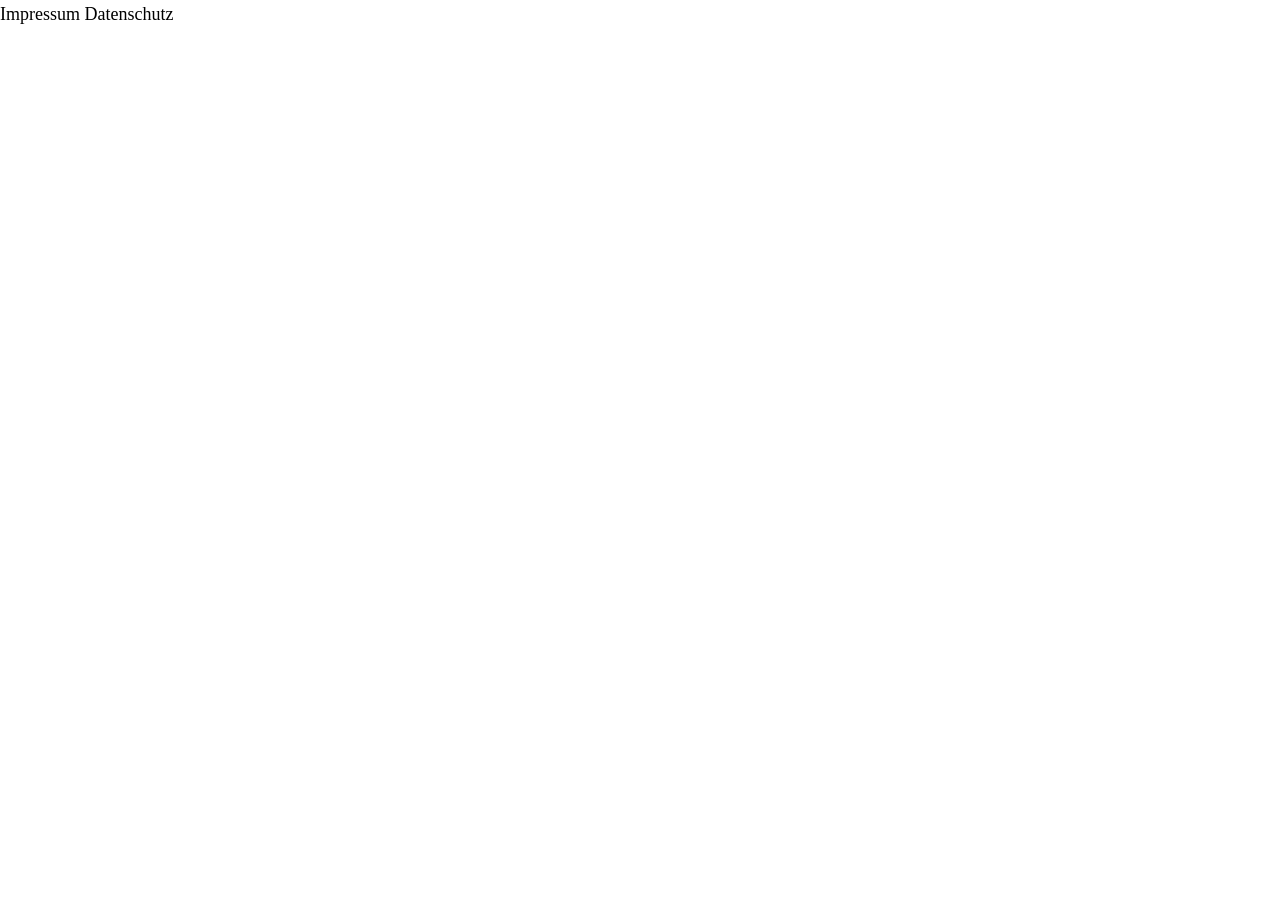
==== index.html @ ecc53b06 "Initial commit" ====
<!DOCTYPE html>
<html lang="de">
<head>
  <meta charset="UTF-8">
  <meta name="viewport" content="width=device-width, initial-scale=1.0">

  <!-- Meta: bei jeder Demo aus der Demo-Spec füllen -->
  <title><!-- Kunde | Kernleistung --></title>
  <meta name="description" content="<!-- 1 Satz, aus website-copy -->">

  <!-- Styles -->
  <link rel="stylesheet" href="css/tokens.css">
  <link rel="stylesheet" href="css/base.css">
  <link rel="stylesheet" href="css/styles.css">
</head>
<body>

  <header>
    <!-- Logo (freigestellt, aus Phase 1) + Navigation -->
  </header>

  <main>
    <!-- Sektionen entstehen je Demo aus der Struktur (Phase 2).
         KEINE feste Sektions-Vorgabe hier – Layout ist projektspezifisch. -->
  </main>

  <footer>
    <!-- Footer-Inhalt je Demo. Pflicht: Impressum & Datenschutz als Links
         mit Platzhalter-Inhalt. -->
    <nav aria-label="Rechtliches">
      <a href="#impressum">Impressum</a>
      <a href="#datenschutz">Datenschutz</a>
    </nav>
    <!-- Hinweis-Platzhalter für die Rechtsseiten:
         "Wird im Rahmen der Zusammenarbeit eingerichtet." -->
  </footer>

  <!-- Animations-Libraries: nur einbinden, was die Demo wirklich nutzt.
       Snippets & Logik in docs/LIBRARIES.md und Skill motion-toolkit. -->
  <!--
  <script src="https://cdnjs.cloudflare.com/ajax/libs/gsap/3.13.0/gsap.min.js"></script>
  <script src="https://cdnjs.cloudflare.com/ajax/libs/gsap/3.13.0/ScrollTrigger.min.js"></script>
  <script src="https://cdn.jsdelivr.net/npm/lenis@1/dist/lenis.min.js"></script>
  <script src="https://cdn.jsdelivr.net/npm/animejs@4/lib/anime.iife.min.js"></script>
  -->
  <script src="js/main.js"></script>
</body>
</html>
---- css/tokens.css ----
/* tokens.css – Design-Tokens
   STRUKTUR ist fix, WERTE werden je Demo aus der Kunden-CI (Phase 1) gesetzt.
   Kein Einheitsdesign: Farben, Schriften, Radien immer projektspezifisch. */

:root {
  /* Farben – aus Kunden-CI setzen. oklch bevorzugen (harmonische Paletten). */
  --color-bg: /* aus CI */;
  --color-surface: /* aus CI */;
  --color-text: /* aus CI */;
  --color-primary: /* aus CI */;
  --color-accent: /* aus CI */;

  /* Typografie – Schriften je Demo wählen (zur Marke passend) */
  --font-display: /* Display-Schrift */;
  --font-body: /* Fließtext-Schrift */;

  /* Schriftgrößen – fluid via clamp, Werte je Demo justierbar */
  --step-0: clamp(1rem, 0.95rem + 0.25vw, 1.125rem);
  --step-1: clamp(1.2rem, 1.1rem + 0.5vw, 1.5rem);
  --step-2: clamp(1.5rem, 1.3rem + 1vw, 2.25rem);
  --step-3: clamp(2rem, 1.6rem + 2vw, 3.5rem);

  /* Abstände – Skala fix, Nutzung je Layout */
  --space-xs: 0.5rem;
  --space-s: 1rem;
  --space-m: 2rem;
  --space-l: 4rem;
  --space-xl: 8rem;

  /* Sonstiges */
  --radius: /* je Demo */;
  --maxw: 1200px;
}
---- css/base.css ----
/* base.css – Reset & Grundlagen. Fix (technisches Skelett), nicht pro Demo ändern. */

*, *::before, *::after { box-sizing: border-box; margin: 0; padding: 0; }

html { -webkit-text-size-adjust: 100%; }

body {
  font-family: var(--font-body);
  font-size: var(--step-0);
  line-height: 1.6;
  color: var(--color-text);
  background: var(--color-bg);
  -webkit-font-smoothing: antialiased;
}

h1, h2, h3 { font-family: var(--font-display); line-height: 1.1; }

img, picture, video, svg { max-width: 100%; height: auto; display: block; }

a { color: inherit; text-decoration: none; }

button, input, textarea, select { font: inherit; }

/* Barrierefreiheit: Bewegung reduzieren, wenn im System gewünscht. Pflicht. */
@media (prefers-reduced-motion: reduce) {
  *, *::before, *::after {
    animation-duration: 0.01ms !important;
    animation-iteration-count: 1 !important;
    transition-duration: 0.01ms !important;
    scroll-behavior: auto !important;
  }
}
---- css/styles.css ----
/* styles.css – Layout & Komponenten.
   Entsteht je Demo. Hier KEINE Vorfestlegung des Aussehens.
   Nutzt Tokens aus tokens.css. Anti-Slop beachten (siehe CLAUDE.md):
   keine gleichförmigen Kachelraster, echte Hierarchie, bewusste Typografie. */

/* Beispiel-Container (anpassbar) */
.container {
  width: min(100% - 2 * var(--space-s), var(--maxw));
  margin-inline: auto;
}
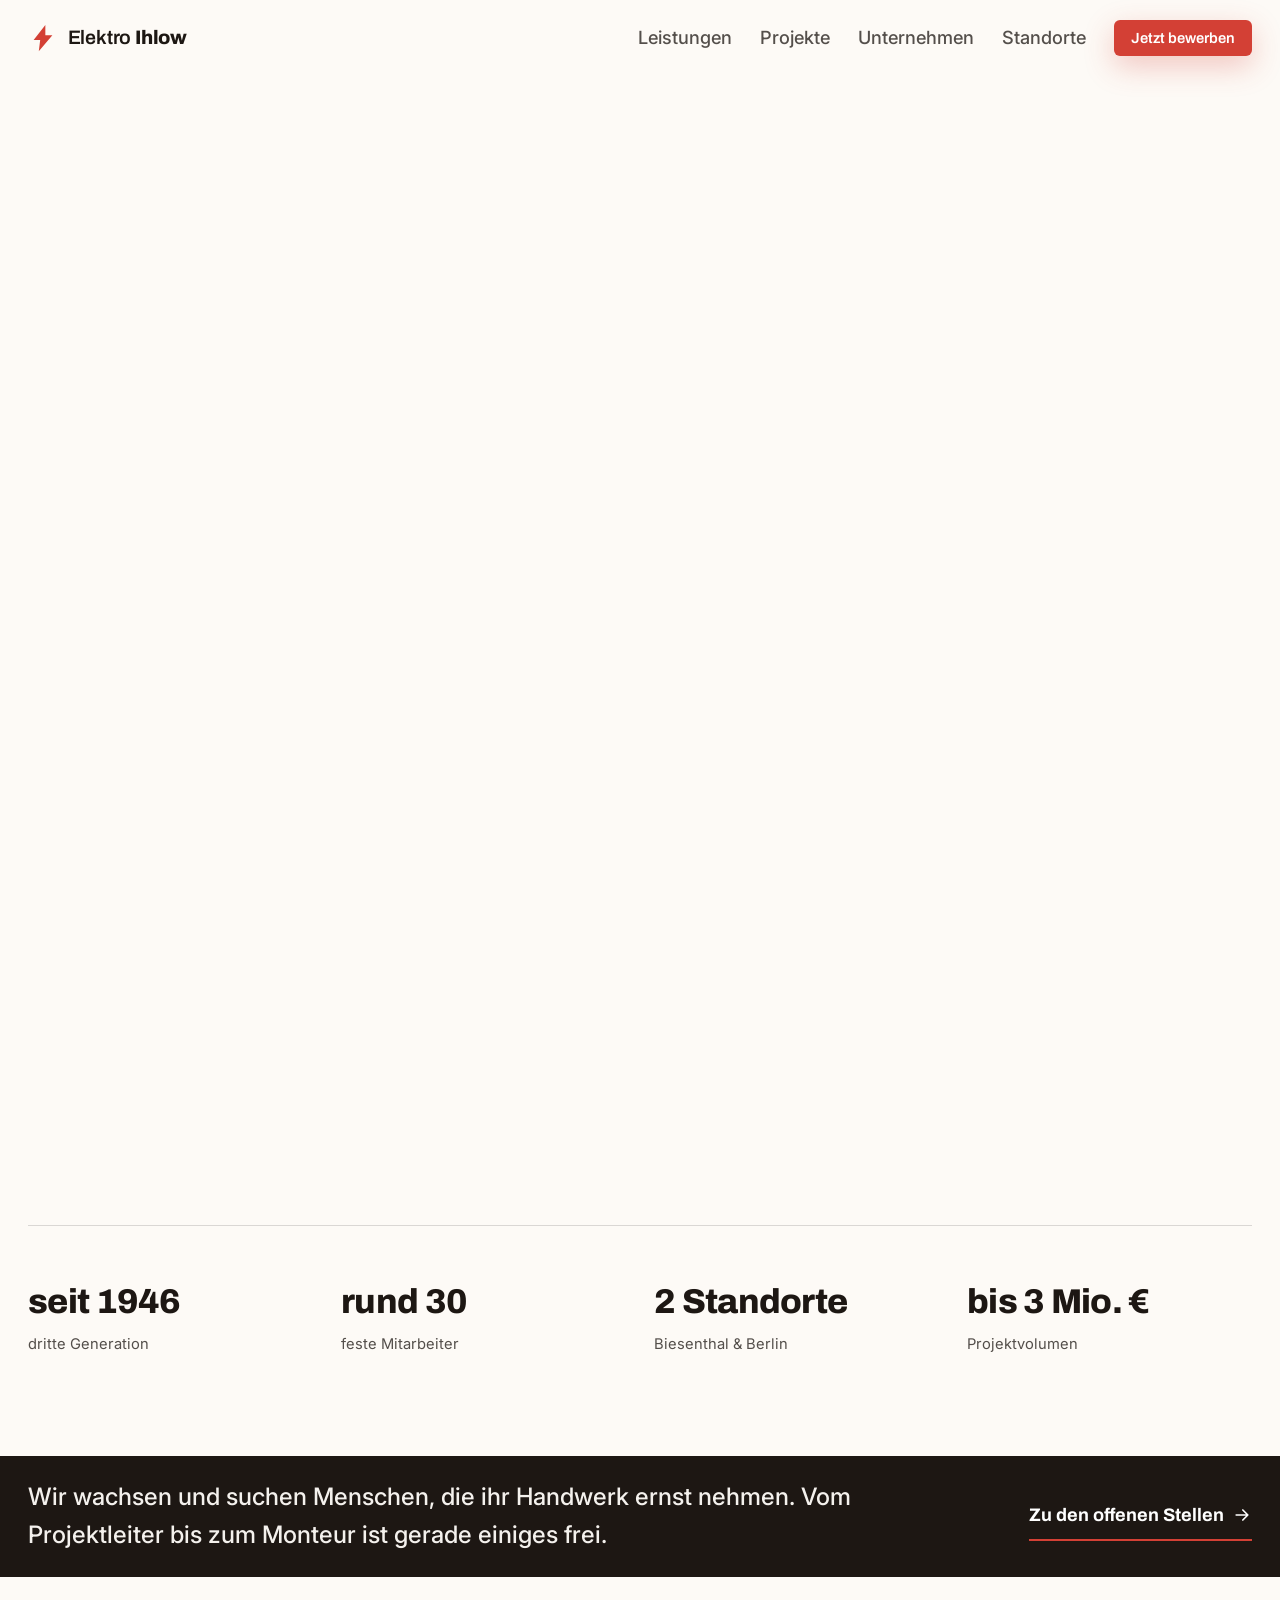
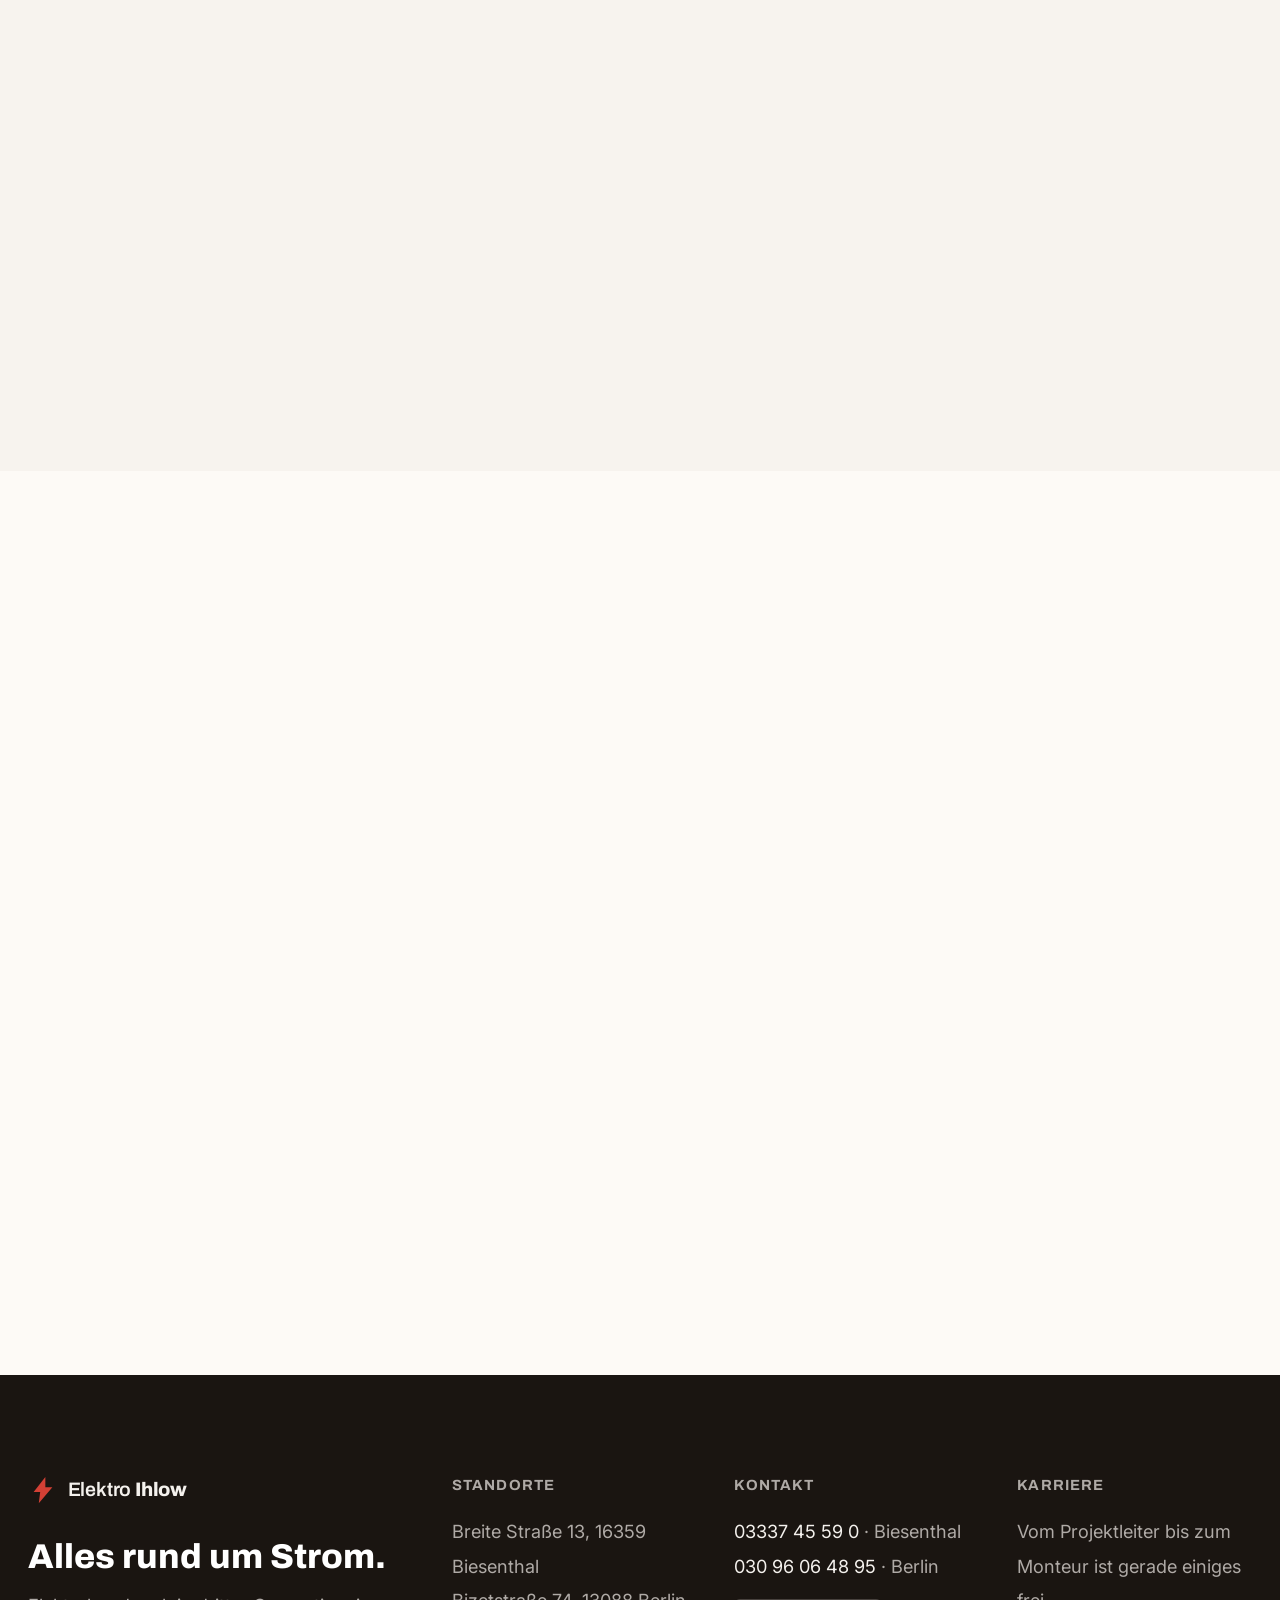
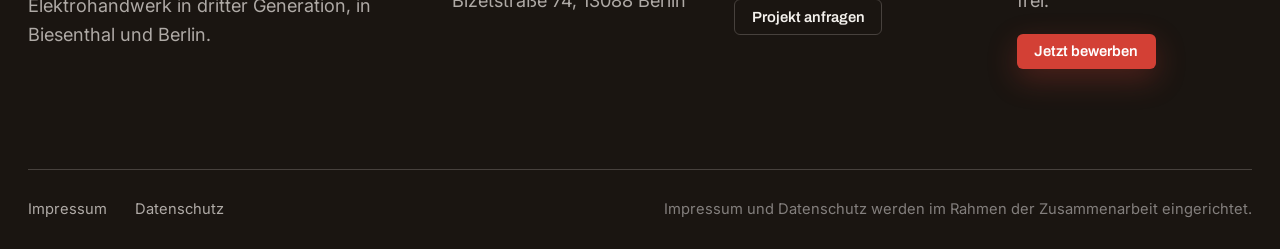
==== commit c690ae87: "Phase 4: Demo-Website bauen (Startseite + Karriere-Seite) - index.html (Sie) und karriere.html (Du) " ====
--- a/index.html
+++ b/index.html
@@ -4,45 +4,428 @@
   <meta charset="UTF-8">
   <meta name="viewport" content="width=device-width, initial-scale=1.0">
 
-  <!-- Meta: bei jeder Demo aus der Demo-Spec füllen -->
-  <title><!-- Kunde | Kernleistung --></title>
-  <meta name="description" content="<!-- 1 Satz, aus website-copy -->">
-
-  <!-- Styles -->
+  <title>Elektro Ihlow GmbH | Elektrotechnik in Biesenthal &amp; Berlin</title>
+  <meta name="description" content="Komplette Elektroinstallation aus einer Hand, seit 1946. Familienbetrieb in dritter Generation, zwei Standorte in Biesenthal und Berlin. Projekt anfragen oder bewerben.">
+
+  <link rel="preconnect" href="https://fonts.googleapis.com">
+  <link rel="preconnect" href="https://fonts.gstatic.com" crossorigin>
+  <link href="https://fonts.googleapis.com/css2?family=Archivo:wght@500;600;700;800&family=Inter:wght@400;500;600&display=swap" rel="stylesheet">
+
   <link rel="stylesheet" href="css/tokens.css">
   <link rel="stylesheet" href="css/base.css">
   <link rel="stylesheet" href="css/styles.css">
 </head>
 <body>
 
-  <header>
-    <!-- Logo (freigestellt, aus Phase 1) + Navigation -->
+  <a class="skip-link" href="#hauptinhalt">Zum Inhalt springen</a>
+
+  <header class="site-header" data-header>
+    <div class="site-header__inner container">
+      <a class="brand" href="index.html" aria-label="Elektro Ihlow, Startseite">
+        <svg class="brand__mark" viewBox="0 0 32 32" aria-hidden="true" focusable="false">
+          <path d="M18.5 2 6 18h7l-1.5 12L26 13h-7.5z" fill="currentColor"/>
+        </svg>
+        <span class="brand__text">Elektro <strong>Ihlow</strong></span>
+      </a>
+
+      <nav class="nav" aria-label="Hauptnavigation">
+        <button class="nav__toggle" aria-expanded="false" aria-controls="nav-menu" data-nav-toggle>
+          <span class="nav__toggle-bar"></span><span class="sr-only">Menü</span>
+        </button>
+        <ul class="nav__menu" id="nav-menu" data-nav-menu>
+          <li><a href="#leistungen">Leistungen</a></li>
+          <li><a href="#projekte">Projekte</a></li>
+          <li><a href="#unternehmen">Unternehmen</a></li>
+          <li><a href="#standorte">Standorte</a></li>
+          <li class="nav__cta"><a class="btn btn--primary btn--sm" href="karriere.html">Jetzt bewerben</a></li>
+        </ul>
+      </nav>
+    </div>
   </header>
 
-  <main>
-    <!-- Sektionen entstehen je Demo aus der Struktur (Phase 2).
-         KEINE feste Sektions-Vorgabe hier – Layout ist projektspezifisch. -->
+  <main id="hauptinhalt">
+
+    <!-- 1. HERO -->
+    <section class="hero">
+      <div class="hero__inner container">
+        <div class="hero__text">
+          <p class="eyebrow" data-reveal><span class="eyebrow__dot"></span>Elektrohandwerk seit 1946</p>
+          <h1 class="hero__title" data-reveal>
+            Seit 1946 kümmern wir uns um <span class="mark-red">alles rund um Strom</span>.
+            Jetzt suchen wir die nächste Generation.
+          </h1>
+          <p class="hero__lead" data-reveal>
+            Drei Generationen Elektrohandwerk in Biesenthal und Berlin, rund 30 Kolleginnen
+            und Kollegen und Projekte von der einzelnen Wohnung bis zur ganzen Siedlung.
+            Wir haben mehr Arbeit als Hände. Deshalb suchen wir Verstärkung, und für Ihr
+            Bauvorhaben nehmen wir uns trotzdem Zeit.
+          </p>
+          <div class="hero__actions" data-reveal>
+            <div class="hero__cta-group">
+              <a class="btn btn--primary btn--lg" href="karriere.html">Jetzt bewerben</a>
+              <span class="hero__microcopy">In 2 Minuten, ohne Anschreiben</span>
+            </div>
+            <button class="btn btn--ghost btn--lg" data-open-modal="projekt">Projekt anfragen</button>
+          </div>
+        </div>
+
+        <div class="hero__media" data-reveal>
+          <img src="https://d8j0ntlcm91z4.cloudfront.net/user_3064uXRqZDhsfEEjgzVarJDAKP6/hf_20260721_122224_9fc01fc7-9d7e-49d1-97d2-c1e8ae3f1124_min.webp" width="900" height="1200"
+               alt="Elektromonteur von Elektro Ihlow bei der Installation eines Verteilerschranks auf einer Baustelle"
+               loading="eager">
+          <div class="hero__badge">
+            <span class="hero__badge-num">Meister&shy;betrieb</span>
+            <span class="hero__badge-label">Elektro-Innung</span>
+          </div>
+        </div>
+      </div>
+
+      <ul class="hero__stats container" aria-label="Kennzahlen">
+        <li><span class="stat__num" data-count="1946" data-suffix="">seit 1946</span><span class="stat__label">dritte Generation</span></li>
+        <li><span class="stat__num" data-count="30" data-prefix="rund ">rund 30</span><span class="stat__label">feste Mitarbeiter</span></li>
+        <li><span class="stat__num">2 Standorte</span><span class="stat__label">Biesenthal &amp; Berlin</span></li>
+        <li><span class="stat__num">bis 3 Mio. €</span><span class="stat__label">Projektvolumen</span></li>
+      </ul>
+    </section>
+
+    <!-- 2. RECRUITING-RIBBON -->
+    <aside class="ribbon">
+      <div class="ribbon__inner container">
+        <p class="ribbon__text">
+          Wir wachsen und suchen Menschen, die ihr Handwerk ernst nehmen.
+          Vom Projektleiter bis zum Monteur ist gerade einiges frei.
+        </p>
+        <a class="ribbon__link" href="karriere.html">
+          Zu den offenen Stellen
+          <svg viewBox="0 0 24 24" aria-hidden="true" width="20" height="20"><path d="M5 12h14M13 6l6 6-6 6" fill="none" stroke="currentColor" stroke-width="2" stroke-linecap="round" stroke-linejoin="round"/></svg>
+        </a>
+      </div>
+    </aside>
+
+    <!-- 3. AUFTRAGSLAGE & PROOF -->
+    <section class="proof">
+      <div class="proof__inner container">
+        <div class="proof__lead">
+          <h2 class="section-title" data-reveal>Voll ausgelastet, seit Jahren</h2>
+          <p data-reveal>
+            Unsere Auftragsbücher sind voll, und das nicht erst seit gestern. Für Sie
+            bedeutet das zweierlei. Sie bekommen einen Betrieb, dem private Bauherren,
+            Wohnungsverwaltungen und Ämter seit Langem vertrauen. Und Sie bekommen einen
+            Partner, der auch im nächsten und übernächsten Jahr noch da ist.
+          </p>
+          <p data-reveal>
+            Wir nehmen nicht jeden Auftrag an, den man uns anbietet. Was wir zusagen,
+            führen wir sauber zu Ende.
+          </p>
+        </div>
+        <dl class="proof__figures">
+          <div class="figure" data-reveal><dt>seit 1946</dt><dd>in Familienhand, dritte Generation</dd></div>
+          <div class="figure" data-reveal><dt>rund 30</dt><dd>feste Mitarbeiter an zwei Standorten</dd></div>
+          <div class="figure" data-reveal><dt>500 € bis 3 Mio. €</dt><dd>Projektvolumen, von klein bis Großbaustelle</dd></div>
+        </dl>
+      </div>
+    </section>
+
+    <!-- 4. LEISTUNGEN -->
+    <section class="services" id="leistungen">
+      <div class="container">
+        <header class="services__head">
+          <h2 class="section-title" data-reveal>Komplette Elektrotechnik, aus einer Hand</h2>
+          <p class="services__intro" data-reveal>
+            Wir planen und installieren die gesamte Elektrotechnik für Gebäude, von der
+            ersten Leitung im Rohbau bis zur eingemessenen und übergebenen Anlage. Einzelne
+            Rauchmelder oder eine neue Antenne sind nicht unser Geschäft. Sobald es um die
+            komplette Installation geht, um einen Neubau, eine Sanierung oder ein
+            Gewerbeobjekt, sind Sie bei uns richtig.
+          </p>
+        </header>
+
+        <div class="services__grid">
+          <article class="service service--lead" data-reveal>
+            <span class="service__index">Kernleistung</span>
+            <h3>Gesamt-Elektroinstallation</h3>
+            <p>
+              Der Kern unserer Arbeit. Wir übernehmen die komplette Elektrik eines Gebäudes:
+              Planung, Installation, Verteilung, Prüfung und Übergabe. Ob Wohnhaus,
+              Neubausiedlung oder gewerbliches Objekt, Sie haben einen Ansprechpartner von
+              der ersten Leitung bis zum Abnahmeprotokoll.
+            </p>
+            <button class="link-cta" data-open-modal="projekt">Projekt anfragen
+              <svg viewBox="0 0 24 24" aria-hidden="true" width="18" height="18"><path d="M5 12h14M13 6l6 6-6 6" fill="none" stroke="currentColor" stroke-width="2" stroke-linecap="round" stroke-linejoin="round"/></svg>
+            </button>
+          </article>
+
+          <article class="service" data-reveal>
+            <h3>Wohnungsbau &amp; Siedlungen</h3>
+            <p>Ganze Wohnanlagen und neue Siedlungen, oft über mehrere Bauabschnitte. Wir arbeiten seit Jahren mit Bauträgern und Wohnungsverwaltungen zusammen und kennen den Takt einer Baustelle.</p>
+          </article>
+          <article class="service" data-reveal>
+            <h3>Gewerbe &amp; öffentliche Objekte</h3>
+            <p>Betriebe, Verwaltungen, Gemeinden und Ämter, auch bei größeren Bauvorhaben mit festen Terminen und klaren Abnahmen.</p>
+          </article>
+          <article class="service" data-reveal>
+            <h3>Smart Home &amp; KNX</h3>
+            <p>Licht, Heizung, Beschattung und Sicherheit sinnvoll verbunden und per KNX geplant, damit die Technik dem Haus dient und nicht umgekehrt.</p>
+          </article>
+          <article class="service" data-reveal>
+            <h3>Datennetze</h3>
+            <p>Strukturierte Verkabelung für Wohnung und Betrieb, damit Netzwerk und Telefonie dort funktionieren, wo Sie sie brauchen.</p>
+          </article>
+        </div>
+      </div>
+    </section>
+
+    <!-- 5. PROJEKTE / REFERENZEN -->
+    <section class="projects" id="projekte">
+      <div class="container">
+        <header class="projects__head">
+          <h2 class="section-title" data-reveal>Woran wir arbeiten</h2>
+          <p data-reveal>
+            Unsere Referenzen wachsen mit jeder Baustelle. Konkrete Namen und Zahlen stimmen
+            wir gern im Gespräch ab. Einen Eindruck, in welcher Bandbreite und Größenordnung
+            wir arbeiten, geben diese Projektarten.
+          </p>
+        </header>
+
+        <div class="projects__grid">
+          <article class="project project--wide" data-reveal>
+            <img src="https://d8j0ntlcm91z4.cloudfront.net/user_3064uXRqZDhsfEEjgzVarJDAKP6/hf_20260721_122228_f8e0e7b9-1091-4675-8c21-d15e4527e683_min.webp" width="1200" height="900" loading="lazy"
+                 alt="Neu gebaute Wohnsiedlung mit mehreren Mehrfamilienhäusern">
+            <div class="project__body">
+              <h3>Neue Wohnsiedlungen</h3>
+              <p>Komplette Elektroinstallation für mehrere Wohneinheiten, vom Rohbau bis zur Übergabe an die Bewohner.</p>
+            </div>
+          </article>
+          <article class="project" data-reveal>
+            <img src="https://d8j0ntlcm91z4.cloudfront.net/user_3064uXRqZDhsfEEjgzVarJDAKP6/hf_20260721_122230_dee936e3-9f62-441e-be6c-3150fb21ff50_min.webp" width="900" height="700" loading="lazy"
+                 alt="Moderne Gewerbeimmobilie mit sichtbarer Elektroinstallation">
+            <div class="project__body">
+              <h3>Gewerbeobjekte</h3>
+              <p>Elektrotechnik für Betriebe und Verwaltungsgebäude, geplant um den laufenden Betrieb herum.</p>
+            </div>
+          </article>
+          <article class="project project--text" data-reveal>
+            <div class="project__body">
+              <h3>Größere Bauvorhaben</h3>
+              <p>Projekte im sechs- bis siebenstelligen Bereich, über mehrere Gewerke und Bauabschnitte koordiniert.</p>
+            </div>
+          </article>
+          <article class="project project--text" data-reveal>
+            <div class="project__body">
+              <h3>Öffentliche Auftraggeber</h3>
+              <p>Aufträge für Gemeinden, Ämter und Wohnungsverwaltungen, mit den Abläufen, die öffentliche Vergaben verlangen.</p>
+            </div>
+          </article>
+          <article class="project project--accent" data-reveal>
+            <div class="project__body">
+              <h3>Bestandskunden</h3>
+              <p>Auftraggeber, die seit Jahren wiederkommen, weil sie wissen, wie wir arbeiten.</p>
+              <button class="link-cta link-cta--on-accent" data-open-modal="projekt">Projekt anfragen
+                <svg viewBox="0 0 24 24" aria-hidden="true" width="18" height="18"><path d="M5 12h14M13 6l6 6-6 6" fill="none" stroke="currentColor" stroke-width="2" stroke-linecap="round" stroke-linejoin="round"/></svg>
+              </button>
+            </div>
+          </article>
+        </div>
+      </div>
+    </section>
+
+    <!-- 6. UNTERNEHMEN / HERITAGE -->
+    <section class="heritage" id="unternehmen">
+      <div class="heritage__inner container">
+        <div class="heritage__media" data-reveal>
+          <img src="https://d8j0ntlcm91z4.cloudfront.net/user_3064uXRqZDhsfEEjgzVarJDAKP6/hf_20260721_123213_59a10881-dffe-423f-b01a-f0f0fd00dd90_min.webp" width="1200" height="800" loading="lazy"
+               alt="André Ihlow, Elektromeister und Geschäftsführer von Elektro Ihlow">
+          <ol class="heritage__timeline" aria-label="Generationen">
+            <li><span>1946</span> Gerhard Ihlow</li>
+            <li><span>1979</span> Jörg-Reinhard Ihlow</li>
+            <li><span>2004</span> André Ihlow</li>
+          </ol>
+        </div>
+        <div class="heritage__text">
+          <h2 class="section-title" data-reveal>Drei Generationen, ein Handwerk</h2>
+          <p data-reveal>
+            Angefangen hat alles 1946 mit Gerhard Ihlow. 1979 übernahm sein Sohn
+            Jörg-Reinhard Ihlow den Betrieb, seit 2004 führt ihn Elektromeister André Ihlow
+            in dritter Generation. In dieser Zeit hat sich viel verändert, an den Werkzeugen,
+            an der Technik, an den Vorschriften. Geblieben ist, wie wir arbeiten: gründlich,
+            verlässlich und mit dem Anspruch, dass die Anlage auch in zwanzig Jahren noch stimmt.
+          </p>
+          <p data-reveal>
+            Wir sind Meisterbetrieb, Mitglied der Elektro-Innung und bilden unseren Nachwuchs
+            selbst aus. Wer heute bei uns lernt, leitet morgen vielleicht die eigene Baustelle.
+          </p>
+          <blockquote class="heritage__quote" data-reveal>
+            <p>„Mein Großvater hat den Betrieb aufgebaut, mein Vater hat ihn großgemacht.
+              Meine Aufgabe ist, dass die nächste Generation genauso gern hier arbeitet wie ich.“</p>
+            <cite>André Ihlow, Geschäftsführer</cite>
+          </blockquote>
+        </div>
+      </div>
+    </section>
+
+    <!-- 7. STANDORTE -->
+    <section class="locations" id="standorte">
+      <div class="container">
+        <h2 class="section-title" data-reveal>Zwei Standorte, ein Team</h2>
+        <p class="locations__lead" data-reveal>
+          Ob im Barnim oder in Berlin, Sie erreichen uns an beiden Standorten gleichwertig.
+          Rufen Sie an, dann finden wir gemeinsam heraus, ob und wie wir Ihr Vorhaben umsetzen.
+        </p>
+        <div class="locations__grid">
+          <article class="location" data-reveal>
+            <span class="location__tag">Hauptsitz</span>
+            <h3>Biesenthal</h3>
+            <address>
+              Breite Straße 13<br>16359 Biesenthal<br>
+              <a href="tel:+493337455590">03337 45 59 0</a>
+            </address>
+          </article>
+          <article class="location" data-reveal>
+            <span class="location__tag">Niederlassung</span>
+            <h3>Berlin</h3>
+            <address>
+              Bizetstraße 74<br>13088 Berlin<br>
+              <a href="tel:+4930960648 95">030 96 06 48 95</a>
+            </address>
+          </article>
+          <article class="location location--cta" data-reveal>
+            <h3>Ihr Projekt?</h3>
+            <p>Sechs kurze Fragen, dann wissen wir, ob und wie wir helfen können.</p>
+            <button class="btn btn--primary" data-open-modal="projekt">Projekt anfragen</button>
+          </article>
+        </div>
+      </div>
+    </section>
   </main>
 
-  <footer>
-    <!-- Footer-Inhalt je Demo. Pflicht: Impressum & Datenschutz als Links
-         mit Platzhalter-Inhalt. -->
-    <nav aria-label="Rechtliches">
-      <a href="#impressum">Impressum</a>
-      <a href="#datenschutz">Datenschutz</a>
-    </nav>
-    <!-- Hinweis-Platzhalter für die Rechtsseiten:
-         "Wird im Rahmen der Zusammenarbeit eingerichtet." -->
+  <footer class="site-footer">
+    <div class="site-footer__inner container">
+      <div class="site-footer__brand">
+        <a class="brand brand--footer" href="index.html" aria-label="Elektro Ihlow, Startseite">
+          <svg class="brand__mark" viewBox="0 0 32 32" aria-hidden="true"><path d="M18.5 2 6 18h7l-1.5 12L26 13h-7.5z" fill="currentColor"/></svg>
+          <span class="brand__text">Elektro <strong>Ihlow</strong></span>
+        </a>
+        <p class="site-footer__claim">Alles rund um Strom.</p>
+        <p class="site-footer__tag">Elektrohandwerk in dritter Generation, in Biesenthal und Berlin.</p>
+      </div>
+
+      <div class="site-footer__col">
+        <h4>Standorte</h4>
+        <address>
+          Breite Straße 13, 16359 Biesenthal<br>
+          Bizetstraße 74, 13088 Berlin
+        </address>
+      </div>
+
+      <div class="site-footer__col">
+        <h4>Kontakt</h4>
+        <p><a href="tel:+493337455590">03337 45 59 0</a> · Biesenthal<br>
+           <a href="tel:+4930960648 95">030 96 06 48 95</a> · Berlin</p>
+        <button class="btn btn--ghost btn--sm btn--on-dark" data-open-modal="projekt">Projekt anfragen</button>
+      </div>
+
+      <div class="site-footer__col">
+        <h4>Karriere</h4>
+        <p>Vom Projektleiter bis zum Monteur ist gerade einiges frei.</p>
+        <a class="btn btn--primary btn--sm" href="karriere.html">Jetzt bewerben</a>
+      </div>
+    </div>
+
+    <div class="site-footer__legal container">
+      <nav aria-label="Rechtliches">
+        <a href="#impressum">Impressum</a>
+        <a href="#datenschutz">Datenschutz</a>
+      </nav>
+      <p class="site-footer__note">Impressum und Datenschutz werden im Rahmen der Zusammenarbeit eingerichtet.</p>
+    </div>
   </footer>
 
-  <!-- Animations-Libraries: nur einbinden, was die Demo wirklich nutzt.
-       Snippets & Logik in docs/LIBRARIES.md und Skill motion-toolkit. -->
-  <!--
+  <!-- PROJEKTANFRAGE-MODAL -->
+  <div class="modal" id="modal-projekt" aria-hidden="true" data-modal="projekt">
+    <div class="modal__backdrop" data-modal-close></div>
+    <div class="modal__dialog" role="dialog" aria-modal="true" aria-labelledby="modal-projekt-title">
+      <button class="modal__close" data-modal-close aria-label="Schließen">
+        <svg viewBox="0 0 24 24" width="24" height="24" aria-hidden="true"><path d="M6 6l12 12M18 6L6 18" fill="none" stroke="currentColor" stroke-width="2" stroke-linecap="round"/></svg>
+      </button>
+      <div class="funnel" data-funnel="projekt" data-funnel-type="projekt">
+        <div class="funnel__head">
+          <h2 id="modal-projekt-title">Erzählen Sie uns von Ihrem Projekt</h2>
+          <p class="funnel__intro">Sechs kurze Fragen, danach wissen wir, ob und wie wir helfen können. Das dauert keine zwei Minuten.</p>
+          <div class="funnel__progress"><span data-funnel-bar></span></div>
+        </div>
+        <form class="funnel__form" data-funnel-form novalidate>
+          <!-- Steps injected/managed by JS; markup present for no-JS fallback -->
+          <fieldset class="funnel__step" data-step="1">
+            <legend>Welche Art Projekt planen Sie?</legend>
+            <div class="choices" data-choices>
+              <label class="choice"><input type="radio" name="art" value="Neubau"><span>Neubau</span></label>
+              <label class="choice"><input type="radio" name="art" value="Wohnungsbau / Siedlung"><span>Wohnungsbau / Siedlung</span></label>
+              <label class="choice"><input type="radio" name="art" value="Gewerbeobjekt"><span>Gewerbeobjekt</span></label>
+              <label class="choice"><input type="radio" name="art" value="Sanierung"><span>Sanierung</span></label>
+            </div>
+            <p class="funnel__hint">Passt nichts genau? Wählen Sie das Nächstliegende.</p>
+          </fieldset>
+          <fieldset class="funnel__step" data-step="2" hidden>
+            <legend>Geht es um die komplette Elektrotechnik?</legend>
+            <div class="choices" data-choices>
+              <label class="choice"><input type="radio" name="umfang" value="Komplette Installation"><span>Ja, komplette Installation</span></label>
+              <label class="choice"><input type="radio" name="umfang" value="Nur ein Teilbereich"><span>Nur ein Teilbereich</span></label>
+              <label class="choice"><input type="radio" name="umfang" value="Weiß ich noch nicht"><span>Weiß ich noch nicht</span></label>
+            </div>
+            <p class="funnel__hint">Unser Schwerpunkt ist die gesamte Anlage. Fragen Sie im Zweifel trotzdem.</p>
+          </fieldset>
+          <fieldset class="funnel__step" data-step="3" hidden>
+            <legend>Wo befindet sich das Projekt?</legend>
+            <input class="funnel__input" type="text" name="ort" placeholder="Ort oder Region" autocomplete="off">
+            <p class="funnel__hint">Wir arbeiten rund um Biesenthal und Berlin.</p>
+          </fieldset>
+          <fieldset class="funnel__step" data-step="4" hidden>
+            <legend>Wann soll es starten?</legend>
+            <div class="choices" data-choices>
+              <label class="choice"><input type="radio" name="start" value="So bald wie möglich"><span>So bald wie möglich</span></label>
+              <label class="choice"><input type="radio" name="start" value="In den nächsten Monaten"><span>In den nächsten Monaten</span></label>
+              <label class="choice"><input type="radio" name="start" value="Noch in Planung"><span>Noch in Planung</span></label>
+            </div>
+            <p class="funnel__hint">Ein grober Zeitraum reicht.</p>
+          </fieldset>
+          <fieldset class="funnel__step" data-step="5" hidden>
+            <legend>Gibt es schon Pläne oder Unterlagen?</legend>
+            <div class="choices" data-choices>
+              <label class="choice"><input type="radio" name="plaene" value="Liegen vor"><span>Ja, liegen vor</span></label>
+              <label class="choice"><input type="radio" name="plaene" value="In Arbeit"><span>In Arbeit</span></label>
+              <label class="choice"><input type="radio" name="plaene" value="Noch nicht"><span>Noch nicht</span></label>
+            </div>
+            <p class="funnel__hint">Kein Problem, wenn noch nichts fertig ist.</p>
+          </fieldset>
+          <fieldset class="funnel__step" data-step="6" hidden>
+            <legend>Wer ist Ihr Ansprechpartner?</legend>
+            <input class="funnel__input" type="text" name="name" placeholder="Name" autocomplete="name">
+            <input class="funnel__input" type="tel" name="telefon" placeholder="Telefon" autocomplete="tel">
+            <input class="funnel__input" type="email" name="email" placeholder="E-Mail" autocomplete="email">
+            <p class="funnel__hint">Wir melden uns persönlich und besprechen die nächsten Schritte.</p>
+          </fieldset>
+
+          <div class="funnel__done" data-funnel-done hidden>
+            <div class="funnel__check" aria-hidden="true">
+              <svg viewBox="0 0 24 24" width="34" height="34"><path d="M5 13l4 4L19 7" fill="none" stroke="currentColor" stroke-width="2.4" stroke-linecap="round" stroke-linejoin="round"/></svg>
+            </div>
+            <h3>Danke, Ihre Anfrage ist bei uns.</h3>
+            <p>Wir sehen sie uns an und melden uns bei Ihnen, telefonisch oder per E-Mail. Passt Ihr Vorhaben in unseren Kalender, finden wir schnell einen Termin.</p>
+            <p class="funnel__demo-note">Demo-Hinweis: In der Live-Version läuft die Anfrage direkt bei Elektro Ihlow ein.</p>
+          </div>
+
+          <div class="funnel__nav" data-funnel-nav>
+            <button type="button" class="btn btn--ghost btn--sm" data-funnel-back hidden>Zurück</button>
+            <button type="button" class="btn btn--primary" data-funnel-next>Weiter</button>
+          </div>
+        </form>
+      </div>
+    </div>
+  </div>
+
   <script src="https://cdnjs.cloudflare.com/ajax/libs/gsap/3.13.0/gsap.min.js"></script>
   <script src="https://cdnjs.cloudflare.com/ajax/libs/gsap/3.13.0/ScrollTrigger.min.js"></script>
   <script src="https://cdn.jsdelivr.net/npm/lenis@1/dist/lenis.min.js"></script>
-  <script src="https://cdn.jsdelivr.net/npm/animejs@4/lib/anime.iife.min.js"></script>
-  -->
   <script src="js/main.js"></script>
 </body>
 </html>
--- a/css/tokens.css
+++ b/css/tokens.css
@@ -1,33 +1,71 @@
-/* tokens.css – Design-Tokens
-   STRUKTUR ist fix, WERTE werden je Demo aus der Kunden-CI (Phase 1) gesetzt.
-   Kein Einheitsdesign: Farben, Schriften, Radien immer projektspezifisch. */
+/* tokens.css – Design-Tokens Elektro Ihlow
+   CI aus Phase 1: Marken-Rot (aus Brunos Swatch) + warmes Anthrazit/Off-White.
+   Palette in oklch für harmonische Abstufungen, Hex als Fallback im Kommentar. */
 
 :root {
-  /* Farben – aus Kunden-CI setzen. oklch bevorzugen (harmonische Paletten). */
-  --color-bg: /* aus CI */;
-  --color-surface: /* aus CI */;
-  --color-text: /* aus CI */;
-  --color-primary: /* aus CI */;
-  --color-accent: /* aus CI */;
+  /* Marken-Rot (Anker: #D3362C aus Kunden-Swatch) */
+  --red: oklch(58.5% 0.186 28.5);          /* ~#D3362C */
+  --red-deep: oklch(51% 0.168 28);          /* Hover/Active */
+  --red-soft: oklch(58.5% 0.186 28.5 / 0.12); /* zarte Flächen */
 
-  /* Typografie – Schriften je Demo wählen (zur Marke passend) */
-  --font-display: /* Display-Schrift */;
-  --font-body: /* Fließtext-Schrift */;
+  /* Neutrale, warm getönt (nicht klinisch kalt) */
+  --ink: oklch(21% 0.012 55);               /* Haupttext / Near-Black */
+  --ink-soft: oklch(43% 0.009 55);          /* Sekundärtext */
+  --ink-faint: oklch(60% 0.006 55);         /* Hinweise, Captions */
+  --line: oklch(88% 0.006 60);              /* feine Trennlinien */
+  --line-strong: oklch(80% 0.008 55);
 
-  /* Schriftgrößen – fluid via clamp, Werte je Demo justierbar */
-  --step-0: clamp(1rem, 0.95rem + 0.25vw, 1.125rem);
-  --step-1: clamp(1.2rem, 1.1rem + 0.5vw, 1.5rem);
-  --step-2: clamp(1.5rem, 1.3rem + 1vw, 2.25rem);
-  --step-3: clamp(2rem, 1.6rem + 2vw, 3.5rem);
+  --bg: oklch(98.6% 0.006 75);              /* warmes Off-White */
+  --surface: oklch(96.5% 0.008 70);         /* leicht abgesetzte Fläche */
+  --surface-2: oklch(94% 0.009 68);
 
-  /* Abstände – Skala fix, Nutzung je Layout */
-  --space-xs: 0.5rem;
+  /* Dunkle Sektionen (Karriere-Bruch, Footer) */
+  --dark: oklch(24% 0.012 55);              /* warmes Anthrazit */
+  --dark-2: oklch(20% 0.011 55);
+  --on-dark: oklch(96% 0.006 75);
+  --on-dark-soft: oklch(74% 0.008 60);
+  --line-dark: oklch(38% 0.01 55);
+
+  /* Farb-Rollen (Boilerplate-kompatibel) */
+  --color-bg: var(--bg);
+  --color-surface: var(--surface);
+  --color-text: var(--ink);
+  --color-primary: var(--red);
+  --color-accent: var(--red);
+
+  /* Typografie */
+  --font-display: "Archivo", -apple-system, BlinkMacSystemFont, "Segoe UI", sans-serif;
+  --font-body: "Inter", -apple-system, BlinkMacSystemFont, "Segoe UI", Roboto, sans-serif;
+
+  /* Fluid-Schriftgrößen */
+  --step--1: clamp(0.83rem, 0.80rem + 0.15vw, 0.92rem);
+  --step-0:  clamp(1rem, 0.96rem + 0.22vw, 1.14rem);
+  --step-1:  clamp(1.2rem, 1.10rem + 0.5vw, 1.5rem);
+  --step-2:  clamp(1.55rem, 1.35rem + 1vw, 2.25rem);
+  --step-3:  clamp(2.1rem, 1.7rem + 2vw, 3.4rem);
+  --step-4:  clamp(2.7rem, 2.0rem + 3.4vw, 5rem);
+  --step-5:  clamp(3.3rem, 2.3rem + 5vw, 6.5rem);
+
+  /* Abstände */
+  --space-2xs: 0.375rem;
+  --space-xs: 0.625rem;
   --space-s: 1rem;
-  --space-m: 2rem;
-  --space-l: 4rem;
-  --space-xl: 8rem;
+  --space-m: 1.75rem;
+  --space-l: 3rem;
+  --space-xl: clamp(4rem, 3rem + 4vw, 7rem);
+  --space-2xl: clamp(6rem, 4rem + 7vw, 11rem);
 
-  /* Sonstiges */
-  --radius: /* je Demo */;
-  --maxw: 1200px;
+  /* Form */
+  --radius-s: 6px;
+  --radius: 12px;
+  --radius-l: 22px;
+  --maxw: 1240px;
+  --maxw-text: 68ch;
+
+  /* Wirkung */
+  --shadow-s: 0 1px 2px oklch(21% 0.012 55 / 0.06), 0 2px 8px oklch(21% 0.012 55 / 0.05);
+  --shadow-m: 0 8px 30px oklch(21% 0.012 55 / 0.10);
+  --shadow-red: 0 10px 30px oklch(58.5% 0.186 28.5 / 0.28);
+  --ease: cubic-bezier(0.22, 1, 0.36, 1);
+  --dur: 0.6s;
 }
--- a/css/styles.css
+++ b/css/styles.css
@@ -1,10 +1,437 @@
-/* styles.css – Layout & Komponenten.
-   Entsteht je Demo. Hier KEINE Vorfestlegung des Aussehens.
-   Nutzt Tokens aus tokens.css. Anti-Slop beachten (siehe CLAUDE.md):
-   keine gleichförmigen Kachelraster, echte Hierarchie, bewusste Typografie. */
-
-/* Beispiel-Container (anpassbar) */
-.container {
-  width: min(100% - 2 * var(--space-s), var(--maxw));
-  margin-inline: auto;
-}
+/* styles.css – Layout & Komponenten Elektro Ihlow
+   Editorial, hochwertig, warm. Rot als gezielter Akzent, kein Kachel-Einerlei. */
+
+/* ---------- Grundlagen ---------- */
+.container { width: min(100% - 2 * var(--space-m), var(--maxw)); margin-inline: auto; }
+.sr-only { position: absolute; width: 1px; height: 1px; padding: 0; margin: -1px; overflow: hidden; clip: rect(0 0 0 0); white-space: nowrap; border: 0; }
+.skip-link { position: absolute; left: -999px; top: 0; z-index: 200; background: var(--ink); color: var(--on-dark); padding: .7rem 1.2rem; border-radius: 0 0 var(--radius-s) 0; }
+.skip-link:focus { left: 0; }
+
+::selection { background: var(--red); color: #fff; }
+:focus-visible { outline: 2px solid var(--red); outline-offset: 3px; border-radius: 3px; }
+
+html { overflow-x: hidden; }
+body { overflow-x: hidden; }
+
+.section-title {
+  font-size: var(--step-3);
+  font-weight: 700;
+  letter-spacing: -0.02em;
+  line-height: 1.05;
+  margin-bottom: var(--space-m);
+}
+.eyebrow {
+  display: inline-flex; align-items: center; gap: .55rem;
+  font-family: var(--font-display); font-weight: 600;
+  font-size: var(--step--1); letter-spacing: .08em; text-transform: uppercase;
+  color: var(--ink-soft); margin-bottom: var(--space-s);
+}
+.eyebrow__dot { width: 8px; height: 8px; background: var(--red); border-radius: 2px; transform: rotate(45deg); }
+.eyebrow--on-dark { color: var(--on-dark-soft); }
+.mark-red { color: var(--red); }
+
+/* ---------- Buttons ---------- */
+.btn {
+  --btn-bg: var(--ink); --btn-fg: #fff;
+  display: inline-flex; align-items: center; justify-content: center; gap: .5rem;
+  font-family: var(--font-display); font-weight: 600; font-size: var(--step-0);
+  line-height: 1; text-align: center; white-space: nowrap;
+  padding: .95em 1.6em; border: 1.5px solid transparent; border-radius: var(--radius-s);
+  background: var(--btn-bg); color: var(--btn-fg); cursor: pointer;
+  transition: transform .25s var(--ease), background .25s var(--ease), box-shadow .25s var(--ease), border-color .25s var(--ease), color .25s var(--ease);
+}
+.btn:hover { transform: translateY(-2px); }
+.btn:active { transform: translateY(0); }
+.btn--sm { padding: .65em 1.1em; font-size: var(--step--1); }
+.btn--lg { padding: 1.1em 1.9em; font-size: var(--step-1); }
+.btn--primary { --btn-bg: var(--red); --btn-fg: #fff; box-shadow: var(--shadow-red); }
+.btn--primary:hover { --btn-bg: var(--red-deep); box-shadow: 0 14px 34px oklch(58.5% 0.186 28.5 / 0.34); }
+.btn--ghost {
+  --btn-bg: transparent; --btn-fg: var(--ink);
+  border-color: var(--line-strong);
+}
+.btn--ghost:hover { border-color: var(--ink); background: var(--ink); --btn-fg: #fff; }
+.btn--on-dark { --btn-fg: var(--on-dark); border-color: var(--line-dark); }
+.btn--on-dark:hover { background: #fff; --btn-fg: var(--ink); border-color: #fff; }
+
+.link-cta {
+  display: inline-flex; align-items: center; gap: .45rem;
+  font-family: var(--font-display); font-weight: 600; color: var(--red);
+  background: none; border: 0; cursor: pointer; padding: 0; font-size: var(--step-0);
+}
+.link-cta svg { transition: transform .3s var(--ease); }
+.link-cta:hover svg { transform: translateX(5px); }
+.link-cta--on-accent { color: #fff; }
+
+/* ---------- Header ---------- */
+.site-header {
+  position: sticky; top: 0; z-index: 100;
+  transition: background .3s var(--ease), box-shadow .3s var(--ease), border-color .3s var(--ease);
+  border-bottom: 1px solid transparent;
+}
+.site-header__inner { display: flex; align-items: center; justify-content: space-between; height: 76px; }
+.site-header.is-scrolled, .site-header--solid {
+  background: oklch(98.6% 0.006 75 / 0.85); backdrop-filter: blur(12px);
+  border-bottom-color: var(--line); box-shadow: 0 1px 0 var(--line);
+}
+.brand { display: inline-flex; align-items: center; gap: .6rem; font-family: var(--font-display); }
+.brand__mark { width: 30px; height: 30px; color: var(--red); flex-shrink: 0; }
+.brand__text { font-size: 1.22rem; font-weight: 600; letter-spacing: -0.01em; color: var(--ink); }
+.brand__text strong { font-weight: 800; }
+.brand--footer .brand__text { color: var(--on-dark); }
+
+.nav { display: flex; align-items: center; }
+.nav__menu { display: flex; align-items: center; gap: var(--space-m); list-style: none; }
+.nav__menu a:not(.btn) { font-weight: 500; color: var(--ink-soft); transition: color .2s; position: relative; }
+.nav__menu a:not(.btn):hover { color: var(--ink); }
+.nav__menu a:not(.btn)::after {
+  content: ""; position: absolute; left: 0; bottom: -6px; width: 0; height: 2px;
+  background: var(--red); transition: width .3s var(--ease);
+}
+.nav__menu a:not(.btn):hover::after { width: 100%; }
+.nav__toggle { display: none; }
+
+/* ---------- HERO (Startseite) ---------- */
+.hero { padding-top: var(--space-l); padding-bottom: var(--space-xl); overflow: hidden; }
+.hero__inner {
+  display: grid; grid-template-columns: 1.05fr 0.95fr; gap: clamp(2rem, 4vw, 5rem);
+  align-items: center;
+}
+.hero__title {
+  font-size: var(--step-4); font-weight: 800; letter-spacing: -0.03em; line-height: 1.02;
+  margin-bottom: var(--space-m); text-wrap: balance;
+}
+.hero__lead { font-size: var(--step-1); color: var(--ink-soft); max-width: 40ch; margin-bottom: var(--space-l); }
+.hero__actions { display: flex; align-items: center; gap: var(--space-m); flex-wrap: wrap; }
+.hero__cta-group { display: flex; flex-direction: column; gap: .5rem; align-items: flex-start; }
+.hero__microcopy { font-size: var(--step--1); color: var(--ink-faint); padding-left: .2rem; }
+
+.hero__media { position: relative; }
+.hero__media img {
+  width: 100%; border-radius: var(--radius-l); object-fit: cover; aspect-ratio: 3/4;
+  box-shadow: var(--shadow-m);
+}
+.hero__badge {
+  position: absolute; left: -22px; bottom: 34px;
+  background: #fff; border-radius: var(--radius); padding: 1rem 1.3rem;
+  box-shadow: var(--shadow-m); display: flex; flex-direction: column; gap: .1rem;
+  border-left: 4px solid var(--red);
+}
+.hero__badge-num { font-family: var(--font-display); font-weight: 800; font-size: 1.2rem; color: var(--ink); }
+.hero__badge-label { font-size: var(--step--1); color: var(--ink-soft); }
+
+.hero__stats {
+  display: grid; grid-template-columns: repeat(4, 1fr);
+  gap: var(--space-m); margin-top: var(--space-xl);
+  padding-top: var(--space-l); border-top: 1px solid var(--line);
+}
+.hero__stats li { display: flex; flex-direction: column; gap: .25rem; list-style: none; }
+.stat__num { font-family: var(--font-display); font-weight: 800; font-size: var(--step-2); letter-spacing: -0.02em; color: var(--ink); }
+.stat__label { font-size: var(--step--1); color: var(--ink-soft); }
+
+/* ---------- Ribbon ---------- */
+.ribbon { background: var(--ink); color: var(--on-dark); }
+.ribbon__inner {
+  display: flex; align-items: center; justify-content: space-between; gap: var(--space-m);
+  padding-block: 1.4rem; flex-wrap: wrap;
+}
+.ribbon__text { font-size: var(--step-1); font-weight: 500; max-width: 60ch; }
+.ribbon__link {
+  display: inline-flex; align-items: center; gap: .5rem; flex-shrink: 0;
+  font-family: var(--font-display); font-weight: 700; color: #fff;
+  padding: .6rem 0; border-bottom: 2px solid var(--red);
+}
+.ribbon__link svg { transition: transform .3s var(--ease); }
+.ribbon__link:hover svg { transform: translateX(6px); }
+
+/* ---------- Proof ---------- */
+.proof { padding-block: var(--space-2xl); }
+.proof__inner { display: grid; grid-template-columns: 1.1fr 0.9fr; gap: clamp(2rem, 5vw, 6rem); align-items: start; }
+.proof__lead p { font-size: var(--step-1); color: var(--ink-soft); margin-top: var(--space-s); max-width: 46ch; }
+.proof__figures { display: flex; flex-direction: column; gap: 0; }
+.figure { padding: var(--space-m) 0; border-top: 1px solid var(--line); }
+.figure:last-child { border-bottom: 1px solid var(--line); }
+.figure dt { font-family: var(--font-display); font-weight: 800; font-size: var(--step-2); color: var(--red); letter-spacing: -0.02em; }
+.figure dd { color: var(--ink-soft); margin-top: .2rem; }
+
+/* ---------- Leistungen ---------- */
+.services { padding-block: var(--space-2xl); background: var(--surface); }
+.services__head { max-width: 60ch; margin-bottom: var(--space-xl); }
+.services__intro { font-size: var(--step-1); color: var(--ink-soft); }
+.services__grid {
+  display: grid; grid-template-columns: repeat(2, 1fr); gap: var(--space-m);
+}
+.service {
+  background: var(--bg); border: 1px solid var(--line); border-radius: var(--radius);
+  padding: var(--space-l) var(--space-m); transition: transform .3s var(--ease), box-shadow .3s var(--ease), border-color .3s var(--ease);
+}
+.service:hover { transform: translateY(-4px); box-shadow: var(--shadow-m); border-color: transparent; }
+.service h3 { font-size: var(--step-1); margin-bottom: .6rem; letter-spacing: -0.01em; }
+.service p { color: var(--ink-soft); }
+.service--lead {
+  grid-column: 1 / -1; background: var(--ink); color: var(--on-dark); border-color: transparent;
+  display: grid; gap: var(--space-s); padding: var(--space-xl) var(--space-l);
+}
+.service--lead h3 { font-size: var(--step-3); color: #fff; }
+.service--lead p { color: var(--on-dark-soft); max-width: 62ch; font-size: var(--step-1); }
+.service--lead .service__index { font-family: var(--font-display); font-weight: 600; text-transform: uppercase; letter-spacing: .1em; font-size: var(--step--1); color: var(--red); }
+.service--lead .link-cta { color: #fff; margin-top: .4rem; }
+.service--lead .link-cta:hover { color: var(--red); }
+
+/* ---------- Projekte ---------- */
+.projects { padding-block: var(--space-2xl); }
+.projects__head { max-width: 58ch; margin-bottom: var(--space-xl); }
+.projects__head p { font-size: var(--step-1); color: var(--ink-soft); margin-top: var(--space-s); }
+.projects__grid {
+  display: grid; grid-template-columns: repeat(6, 1fr); gap: var(--space-m);
+}
+.project {
+  border-radius: var(--radius); overflow: hidden; background: var(--surface);
+  border: 1px solid var(--line); display: flex; flex-direction: column;
+  grid-column: span 3;
+}
+.project img { width: 100%; height: 100%; object-fit: cover; aspect-ratio: 4/3; }
+.project__body { padding: var(--space-m); }
+.project__body h3 { font-size: var(--step-1); margin-bottom: .4rem; }
+.project__body p { color: var(--ink-soft); }
+.project--wide { grid-column: span 6; flex-direction: row; align-items: stretch; }
+.project--wide img { width: 48%; aspect-ratio: auto; }
+.project--wide .project__body { display: flex; flex-direction: column; justify-content: center; padding: var(--space-l); }
+.project--wide h3 { font-size: var(--step-2); }
+.project--text { grid-column: span 2; background: var(--bg); }
+.project--accent { grid-column: span 2; background: var(--red); color: #fff; }
+.project--accent p { color: oklch(100% 0 0 / 0.85); margin-bottom: var(--space-s); }
+
+/* ---------- Heritage ---------- */
+.heritage { padding-block: var(--space-2xl); background: var(--surface); }
+.heritage__inner { display: grid; grid-template-columns: 0.9fr 1.1fr; gap: clamp(2rem, 5vw, 5rem); align-items: center; }
+.heritage__media { position: relative; }
+.heritage__media img { width: 100%; border-radius: var(--radius-l); aspect-ratio: 4/3; object-fit: cover; object-position: center 30%; box-shadow: var(--shadow-m); }
+.heritage__timeline {
+  position: absolute; right: -18px; bottom: 28px; background: #fff;
+  border-radius: var(--radius); padding: 1rem 1.3rem; box-shadow: var(--shadow-m);
+  list-style: none; display: flex; flex-direction: column; gap: .55rem;
+}
+.heritage__timeline li { display: flex; align-items: baseline; gap: .6rem; font-size: var(--step--1); color: var(--ink-soft); }
+.heritage__timeline span { font-family: var(--font-display); font-weight: 800; color: var(--red); font-size: 1.05rem; min-width: 3ch; }
+.heritage__text p { font-size: var(--step-0); color: var(--ink-soft); margin-bottom: var(--space-s); max-width: 54ch; }
+.heritage__quote {
+  margin-top: var(--space-m); padding-left: var(--space-m); border-left: 3px solid var(--red);
+}
+.heritage__quote p { font-family: var(--font-display); font-size: var(--step-1); font-weight: 500; color: var(--ink); font-style: normal; }
+.heritage__quote cite { display: block; margin-top: .7rem; font-style: normal; font-size: var(--step--1); color: var(--ink-soft); }
+
+/* ---------- Standorte ---------- */
+.locations { padding-block: var(--space-2xl); }
+.locations__lead { font-size: var(--step-1); color: var(--ink-soft); max-width: 56ch; margin-bottom: var(--space-xl); }
+.locations__grid { display: grid; grid-template-columns: repeat(3, 1fr); gap: var(--space-m); }
+.location { border: 1px solid var(--line); border-radius: var(--radius); padding: var(--space-l) var(--space-m); background: var(--surface); }
+.location__tag { font-family: var(--font-display); font-weight: 600; font-size: var(--step--1); text-transform: uppercase; letter-spacing: .08em; color: var(--red); }
+.location h3 { font-size: var(--step-2); margin: .4rem 0 var(--space-s); }
+.location address { font-style: normal; color: var(--ink-soft); line-height: 1.9; }
+.location address a { color: var(--ink); font-weight: 600; }
+.location address a:hover { color: var(--red); }
+.location--cta { background: var(--ink); color: var(--on-dark); display: flex; flex-direction: column; }
+.location--cta h3 { color: #fff; }
+.location--cta p { color: var(--on-dark-soft); margin-bottom: auto; padding-bottom: var(--space-m); }
+
+/* ---------- Footer ---------- */
+.site-footer { background: var(--dark-2); color: var(--on-dark); padding-top: var(--space-xl); }
+.site-footer__inner { display: grid; grid-template-columns: 1.6fr 1fr 1fr 1fr; gap: var(--space-l); padding-bottom: var(--space-xl); }
+.site-footer__claim { font-family: var(--font-display); font-weight: 800; font-size: var(--step-2); color: #fff; margin-top: var(--space-s); }
+.site-footer__tag { color: var(--on-dark-soft); margin-top: .4rem; max-width: 34ch; }
+.site-footer__col h4 { font-family: var(--font-display); font-size: var(--step--1); text-transform: uppercase; letter-spacing: .08em; color: var(--on-dark-soft); margin-bottom: var(--space-s); }
+.site-footer__col address, .site-footer__col p { font-style: normal; color: var(--on-dark-soft); line-height: 1.9; margin-bottom: var(--space-s); }
+.site-footer__col a:not(.btn) { color: var(--on-dark); }
+.site-footer__col a:not(.btn):hover { color: var(--red); }
+.site-footer__legal { display: flex; align-items: center; gap: var(--space-m); padding-block: var(--space-m); border-top: 1px solid var(--line-dark); flex-wrap: wrap; }
+.site-footer__legal nav { display: flex; gap: var(--space-m); }
+.site-footer__legal a { color: var(--on-dark-soft); font-size: var(--step--1); }
+.site-footer__legal a:hover { color: #fff; }
+.site-footer__note { color: var(--ink-faint); font-size: var(--step--1); margin-left: auto; }
+
+/* ---------- KARRIERE: Hero ---------- */
+.page-karriere { background: var(--bg); }
+.khero { background: var(--dark); color: var(--on-dark); padding-block: var(--space-2xl); position: relative; overflow: hidden; }
+.khero::after {
+  content: ""; position: absolute; top: -30%; right: -8%; width: 46%; height: 160%;
+  background: radial-gradient(closest-side, oklch(58.5% 0.186 28.5 / 0.22), transparent);
+  pointer-events: none;
+}
+.khero__inner { position: relative; max-width: 60ch; }
+.khero__title { font-size: var(--step-5); font-weight: 800; letter-spacing: -0.03em; line-height: 1; color: #fff; margin-bottom: var(--space-m); text-wrap: balance; }
+.khero__lead { font-size: var(--step-1); color: var(--on-dark-soft); margin-bottom: var(--space-l); }
+.khero__actions { display: flex; align-items: center; gap: var(--space-m); flex-wrap: wrap; }
+.khero__microcopy { font-size: var(--step--1); color: var(--on-dark-soft); }
+
+/* ---------- KARRIERE: Warum ---------- */
+.why { padding-block: var(--space-2xl); }
+.why__cols { display: grid; grid-template-columns: 1fr 1fr; gap: var(--space-l); }
+.why__cols p { font-size: var(--step-1); color: var(--ink-soft); }
+.why__cols p:first-child { font-weight: 500; color: var(--ink); }
+
+/* ---------- KARRIERE: Jobs ---------- */
+.jobs { padding-block: var(--space-2xl); background: var(--surface); }
+.jobs__list { display: flex; flex-direction: column; gap: var(--space-s); margin-top: var(--space-l); }
+.job { background: var(--bg); border: 1px solid var(--line); border-radius: var(--radius); overflow: hidden; }
+.job__summary {
+  width: 100%; display: grid; grid-template-columns: 1fr auto auto; align-items: center; gap: var(--space-m);
+  padding: var(--space-m) var(--space-l); background: none; border: 0; cursor: pointer; text-align: left;
+}
+.job__title { font-family: var(--font-display); font-size: var(--step-1); color: var(--ink); }
+.job__title strong { font-weight: 700; }
+.job__mwd { color: var(--ink-faint); font-weight: 500; }
+.job__meta { font-size: var(--step--1); color: var(--ink-soft); }
+.job__chevron { color: var(--ink-soft); transition: transform .3s var(--ease); }
+.job__summary[aria-expanded="true"] .job__chevron { transform: rotate(180deg); color: var(--red); }
+.job__detail { display: grid; grid-template-rows: 0fr; transition: grid-template-rows .4s var(--ease); }
+.job__detail[data-open] { grid-template-rows: 1fr; }
+.job__detail-inner { overflow: hidden; }
+.job__detail-inner > * { padding-inline: var(--space-l); }
+.job__detail-inner > :first-child { padding-top: 0; }
+.job__detail p { color: var(--ink-soft); margin-bottom: var(--space-s); }
+.job__lists { display: grid; grid-template-columns: 1fr 1fr; gap: var(--space-m); margin-bottom: var(--space-m); }
+.job__lists h4 { font-family: var(--font-display); font-size: var(--step-0); margin-bottom: .3rem; }
+.job__detail-inner .btn { margin: 0 var(--space-l) var(--space-l); }
+.job--initiativ { background: var(--ink); color: var(--on-dark); border-color: transparent; }
+.job__initiativ-body { padding: var(--space-l); }
+.job__initiativ-body h3 { font-size: var(--step-2); color: #fff; margin-bottom: .5rem; }
+.job__initiativ-body p { color: var(--on-dark-soft); max-width: 60ch; margin-bottom: var(--space-m); }
+
+/* ---------- KARRIERE: Benefits ---------- */
+.benefits { padding-block: var(--space-2xl); }
+.benefits__grid { display: grid; grid-template-columns: repeat(3, 1fr); gap: var(--space-m); margin-top: var(--space-l); }
+.benefit { border: 1px solid var(--line); border-radius: var(--radius); padding: var(--space-l) var(--space-m); background: var(--surface); }
+.benefit h3 { font-size: var(--step-1); margin-bottom: .6rem; }
+.benefit p { color: var(--ink-soft); }
+.benefit--lead { grid-row: span 1; background: var(--red); color: #fff; border-color: transparent; }
+.benefit--lead h3 { color: #fff; }
+.benefit--lead p { color: oklch(100% 0 0 / 0.9); }
+
+/* ---------- KARRIERE: Kultur ---------- */
+.culture { padding-block: var(--space-2xl); background: var(--surface); }
+.culture__inner { max-width: 62ch; }
+.culture__text { font-size: var(--step-2); font-weight: 500; color: var(--ink); letter-spacing: -0.01em; line-height: 1.35; }
+.culture__media { margin-top: var(--space-xl); }
+.culture__media img { width: 100%; border-radius: var(--radius-l); aspect-ratio: 16/9; object-fit: cover; box-shadow: var(--shadow-m); }
+
+/* ---------- Funnel (Bewerbung inline + Modal) ---------- */
+.apply { padding-block: var(--space-2xl); }
+.apply__inner { display: grid; grid-template-columns: 0.9fr 1.1fr; gap: clamp(2rem, 4vw, 4rem); align-items: start; }
+.apply__intro p { font-size: var(--step-1); color: var(--ink-soft); margin-top: var(--space-s); }
+.apply__card { background: var(--surface); border: 1px solid var(--line); border-radius: var(--radius-l); padding: clamp(1.5rem, 3vw, 2.6rem); box-shadow: var(--shadow-m); }
+
+.funnel__head { margin-bottom: var(--space-m); }
+.funnel__head h2 { font-size: var(--step-2); letter-spacing: -0.01em; margin-bottom: .4rem; }
+.funnel__intro { color: var(--ink-soft); }
+.funnel__progress { height: 5px; background: var(--line); border-radius: 999px; overflow: hidden; margin-bottom: .7rem; }
+.funnel__progress span { display: block; height: 100%; width: 14%; background: var(--red); border-radius: 999px; transition: width .4s var(--ease); }
+.funnel__step-label { font-size: var(--step--1); color: var(--ink-soft); font-weight: 500; }
+
+.funnel__step { border: 0; padding: 0; margin: 0; }
+.funnel__step legend { font-family: var(--font-display); font-weight: 700; font-size: var(--step-1); color: var(--ink); margin-bottom: var(--space-m); line-height: 1.2; }
+.choices { display: grid; gap: .6rem; }
+.choices--multi { grid-template-columns: 1fr 1fr; }
+.choice { position: relative; display: flex; align-items: center; }
+.choice input { position: absolute; opacity: 0; inset: 0; cursor: pointer; }
+.choice span {
+  flex: 1; padding: .9rem 1.1rem; border: 1.5px solid var(--line-strong); border-radius: var(--radius-s);
+  font-weight: 500; color: var(--ink); transition: border-color .2s, background .2s, box-shadow .2s; cursor: pointer;
+}
+.choice:hover span { border-color: var(--ink-soft); }
+.choice input:checked + span { border-color: var(--red); background: var(--red-soft); box-shadow: inset 0 0 0 1px var(--red); }
+.choice input:focus-visible + span { outline: 2px solid var(--red); outline-offset: 2px; }
+.funnel__input {
+  width: 100%; padding: .95rem 1.1rem; border: 1.5px solid var(--line-strong); border-radius: var(--radius-s);
+  background: var(--bg); color: var(--ink); margin-bottom: .6rem; transition: border-color .2s;
+}
+.funnel__input:focus { outline: none; border-color: var(--red); }
+.funnel__hint { font-size: var(--step--1); color: var(--ink-faint); margin-top: var(--space-s); }
+.funnel__nav { display: flex; align-items: center; justify-content: space-between; gap: var(--space-s); margin-top: var(--space-l); }
+.funnel__nav .btn--primary { margin-left: auto; }
+
+.funnel__done { text-align: center; padding: var(--space-m) 0; }
+.funnel__check { width: 68px; height: 68px; margin: 0 auto var(--space-s); border-radius: 50%; background: var(--red-soft); color: var(--red); display: grid; place-items: center; }
+.funnel__done h3 { font-size: var(--step-2); margin-bottom: .5rem; }
+.funnel__done p { color: var(--ink-soft); max-width: 44ch; margin: 0 auto .5rem; }
+.funnel__demo-note { font-size: var(--step--1); color: var(--ink-faint); margin-top: var(--space-m); padding-top: var(--space-s); border-top: 1px dashed var(--line-strong); }
+
+/* ---------- Modal ---------- */
+.modal { position: fixed; inset: 0; z-index: 200; display: none; }
+.modal.is-open { display: block; }
+.modal__backdrop { position: absolute; inset: 0; background: oklch(21% 0.012 55 / 0.55); backdrop-filter: blur(3px); opacity: 0; transition: opacity .3s; }
+.modal.is-open .modal__backdrop { opacity: 1; }
+.modal__dialog {
+  position: relative; z-index: 1; width: min(100% - 2rem, 620px); max-height: calc(100vh - 3rem);
+  overflow-y: auto; margin: 1.5rem auto; background: var(--bg); border-radius: var(--radius-l);
+  padding: clamp(1.5rem, 4vw, 2.8rem); box-shadow: 0 30px 80px oklch(21% 0.012 55 / 0.4);
+  transform: translateY(16px) scale(.98); opacity: 0; transition: transform .35s var(--ease), opacity .35s var(--ease);
+}
+.modal.is-open .modal__dialog { transform: translateY(0) scale(1); opacity: 1; }
+.modal__close { position: absolute; top: 1rem; right: 1rem; width: 42px; height: 42px; border: 0; border-radius: 50%; background: var(--surface); color: var(--ink); cursor: pointer; display: grid; place-items: center; transition: background .2s, transform .2s; }
+.modal__close:hover { background: var(--surface-2); transform: rotate(90deg); }
+
+/* ---------- Reveal-Animation (Basiszustand) ---------- */
+[data-reveal] { opacity: 0; transform: translateY(22px); }
+.reveal-ready [data-reveal] { transition: opacity .7s var(--ease), transform .7s var(--ease); }
+[data-reveal].is-in { opacity: 1; transform: none; }
+
+/* Mobile Nav toggle base */
+.nav__toggle {
+  width: 46px; height: 46px; border: 1px solid var(--line-strong); border-radius: var(--radius-s);
+  background: var(--bg); cursor: pointer; position: relative;
+}
+.nav__toggle-bar, .nav__toggle-bar::before, .nav__toggle-bar::after {
+  content: ""; position: absolute; left: 50%; width: 20px; height: 2px; background: var(--ink);
+  transform: translateX(-50%); transition: transform .3s var(--ease), opacity .2s;
+}
+.nav__toggle-bar { top: 50%; transform: translate(-50%, -50%); }
+.nav__toggle-bar::before { top: -6px; } .nav__toggle-bar::after { top: 6px; }
+.nav__toggle[aria-expanded="true"] .nav__toggle-bar { background: transparent; }
+.nav__toggle[aria-expanded="true"] .nav__toggle-bar::before { top: 0; transform: translateX(-50%) rotate(45deg); }
+.nav__toggle[aria-expanded="true"] .nav__toggle-bar::after { top: 0; transform: translateX(-50%) rotate(-45deg); }
+
+/* ---------- Responsive ---------- */
+@media (max-width: 900px) {
+  .site-header--solid, .site-header.is-scrolled { background: oklch(98.6% 0.006 75 / 0.95); }
+  .nav__toggle { display: block; z-index: 120; }
+  .nav__menu {
+    position: fixed; inset: 0 0 0 auto; width: min(82vw, 340px); flex-direction: column;
+    align-items: flex-start; justify-content: center; gap: var(--space-m); padding: var(--space-xl) var(--space-l);
+    background: var(--bg); box-shadow: -20px 0 60px oklch(21% 0.012 55 / 0.2);
+    transform: translateX(100%); transition: transform .4s var(--ease); z-index: 110;
+  }
+  .nav__menu.is-open { transform: translateX(0); }
+  .nav__menu a:not(.btn) { font-size: var(--step-1); }
+
+  .hero__inner { grid-template-columns: 1fr; gap: var(--space-l); }
+  .hero__media { order: -1; max-width: 440px; }
+  .hero__media img { aspect-ratio: 4/3; }
+  .hero__stats { grid-template-columns: repeat(2, 1fr); gap: var(--space-l) var(--space-m); }
+  .proof__inner, .heritage__inner, .apply__inner, .why__cols { grid-template-columns: 1fr; }
+  .heritage__media { max-width: 420px; }
+  .services__grid { grid-template-columns: 1fr; }
+  .service--lead { padding: var(--space-l) var(--space-m); }
+  .projects__grid { grid-template-columns: 1fr 1fr; }
+  .project, .project--text, .project--accent { grid-column: span 1; }
+  .project--wide { grid-column: span 2; }
+  .locations__grid, .benefits__grid { grid-template-columns: 1fr; }
+  .site-footer__inner { grid-template-columns: 1fr 1fr; gap: var(--space-l); }
+}
+
+@media (max-width: 560px) {
+  .hero__stats { grid-template-columns: 1fr 1fr; }
+  .hero__badge { left: 12px; }
+  .heritage__timeline { right: 8px; }
+  .projects__grid { grid-template-columns: 1fr; }
+  .project--wide { grid-column: span 1; flex-direction: column; }
+  .project--wide img { width: 100%; aspect-ratio: 16/10; }
+  .choices--multi { grid-template-columns: 1fr; }
+  .job__lists { grid-template-columns: 1fr; }
+  .job__summary { grid-template-columns: 1fr auto; }
+  .job__meta { grid-column: 1 / -1; grid-row: 2; }
+  .site-footer__inner { grid-template-columns: 1fr; }
+  .hero__actions { width: 100%; }
+  .hero__actions .btn, .khero__actions .btn { width: 100%; }
+  .site-footer__note { margin-left: 0; }
+}
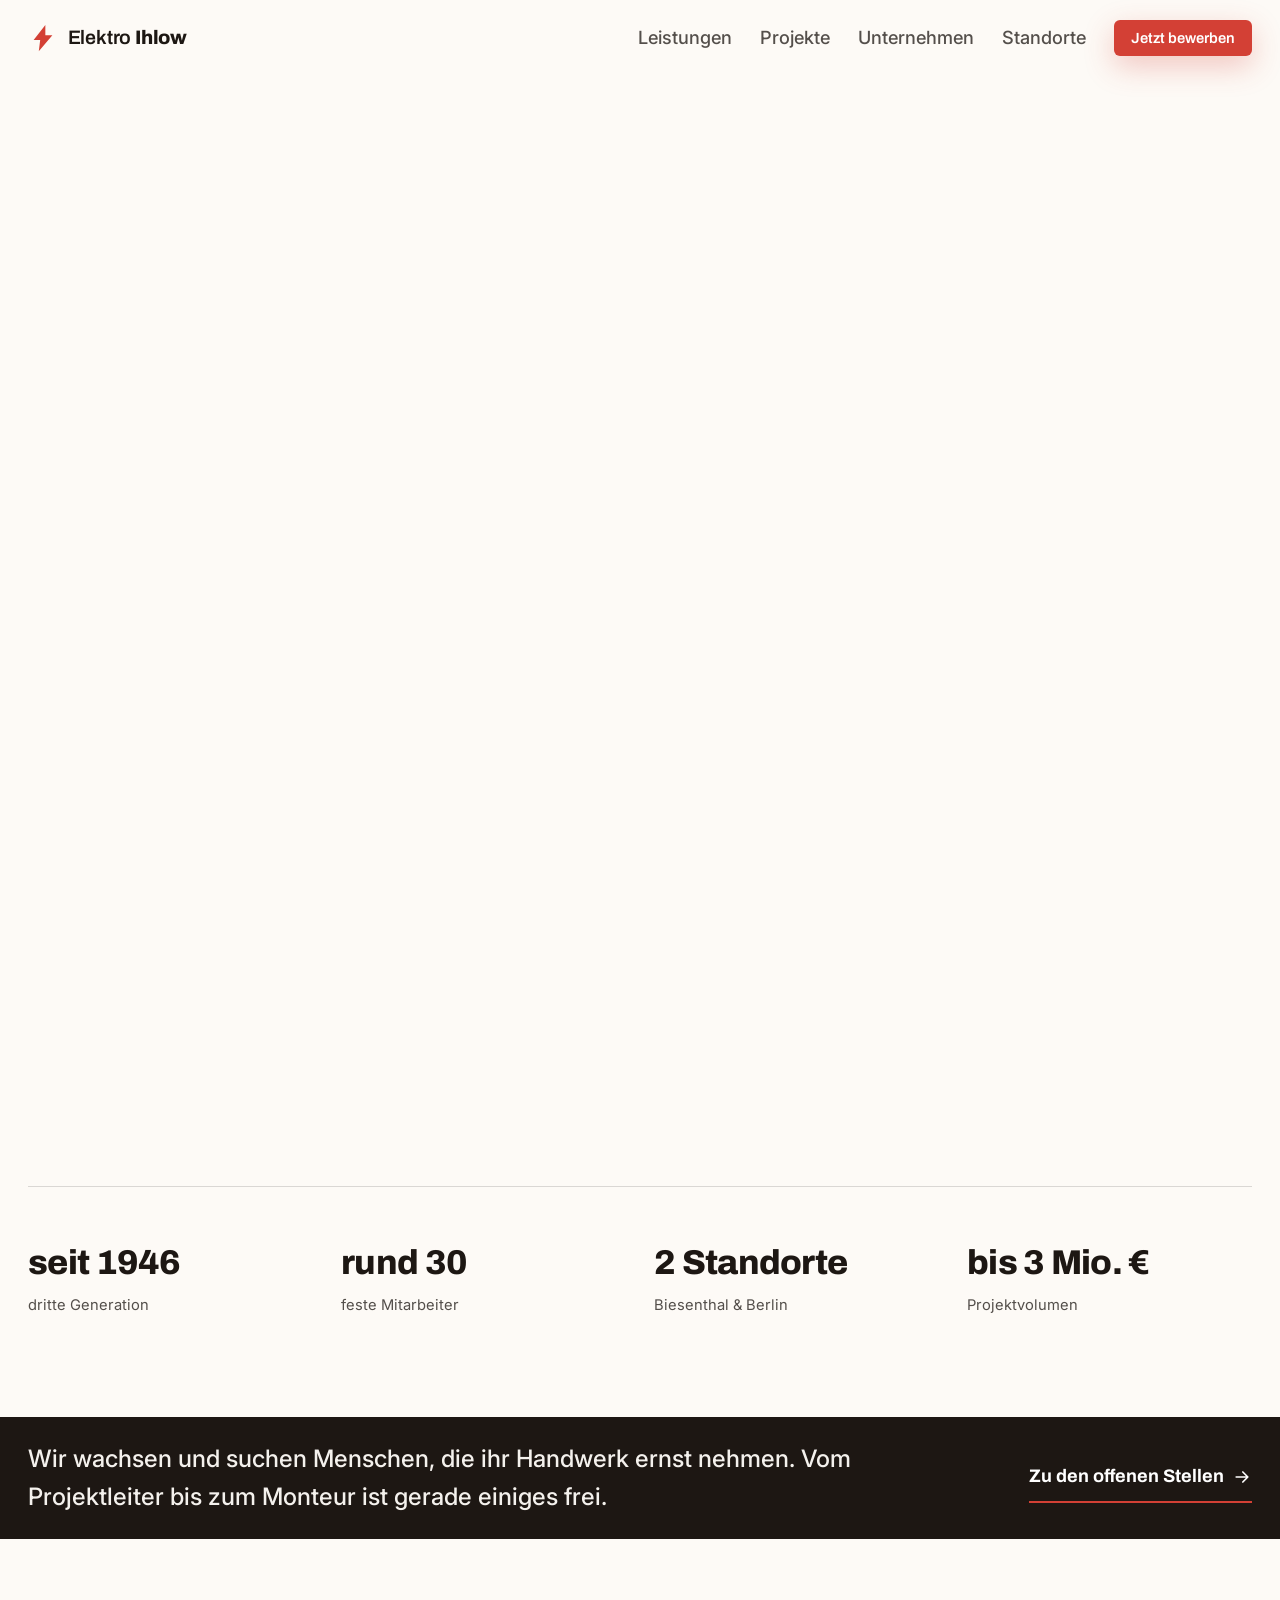
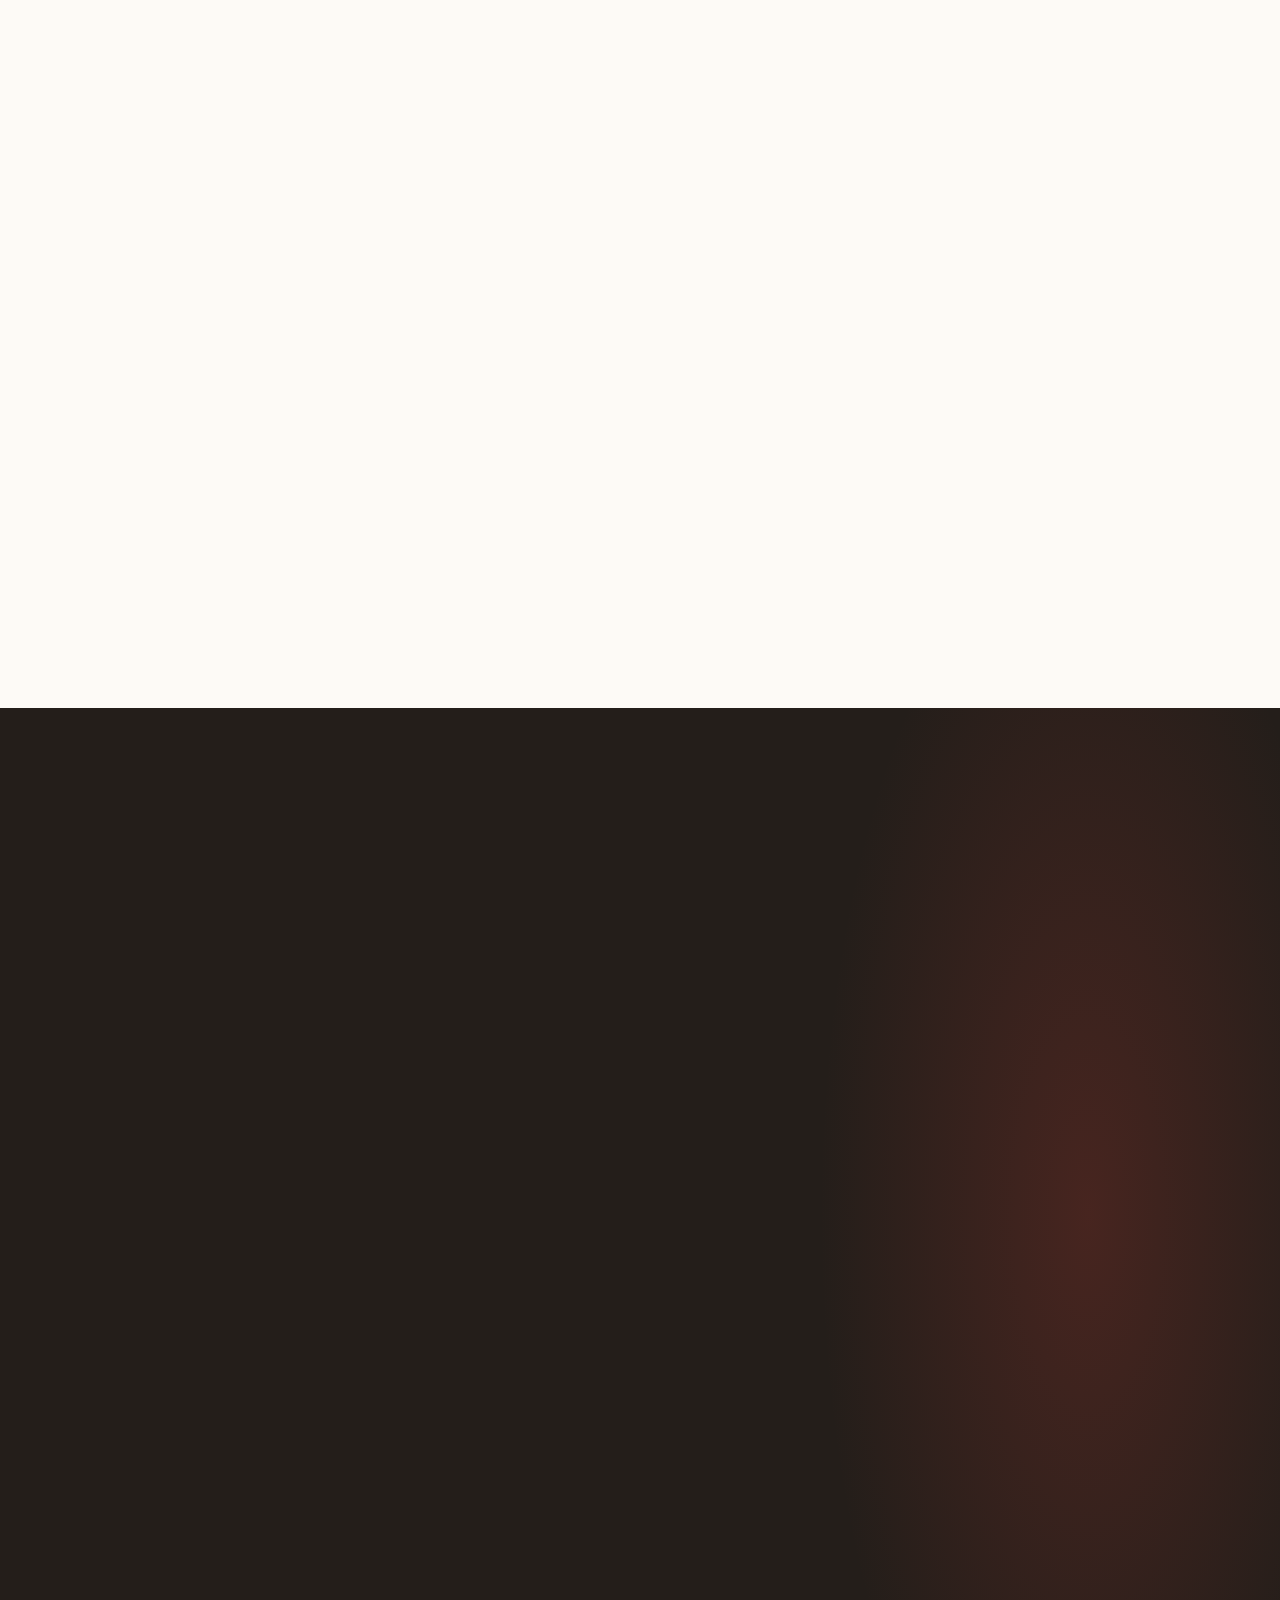
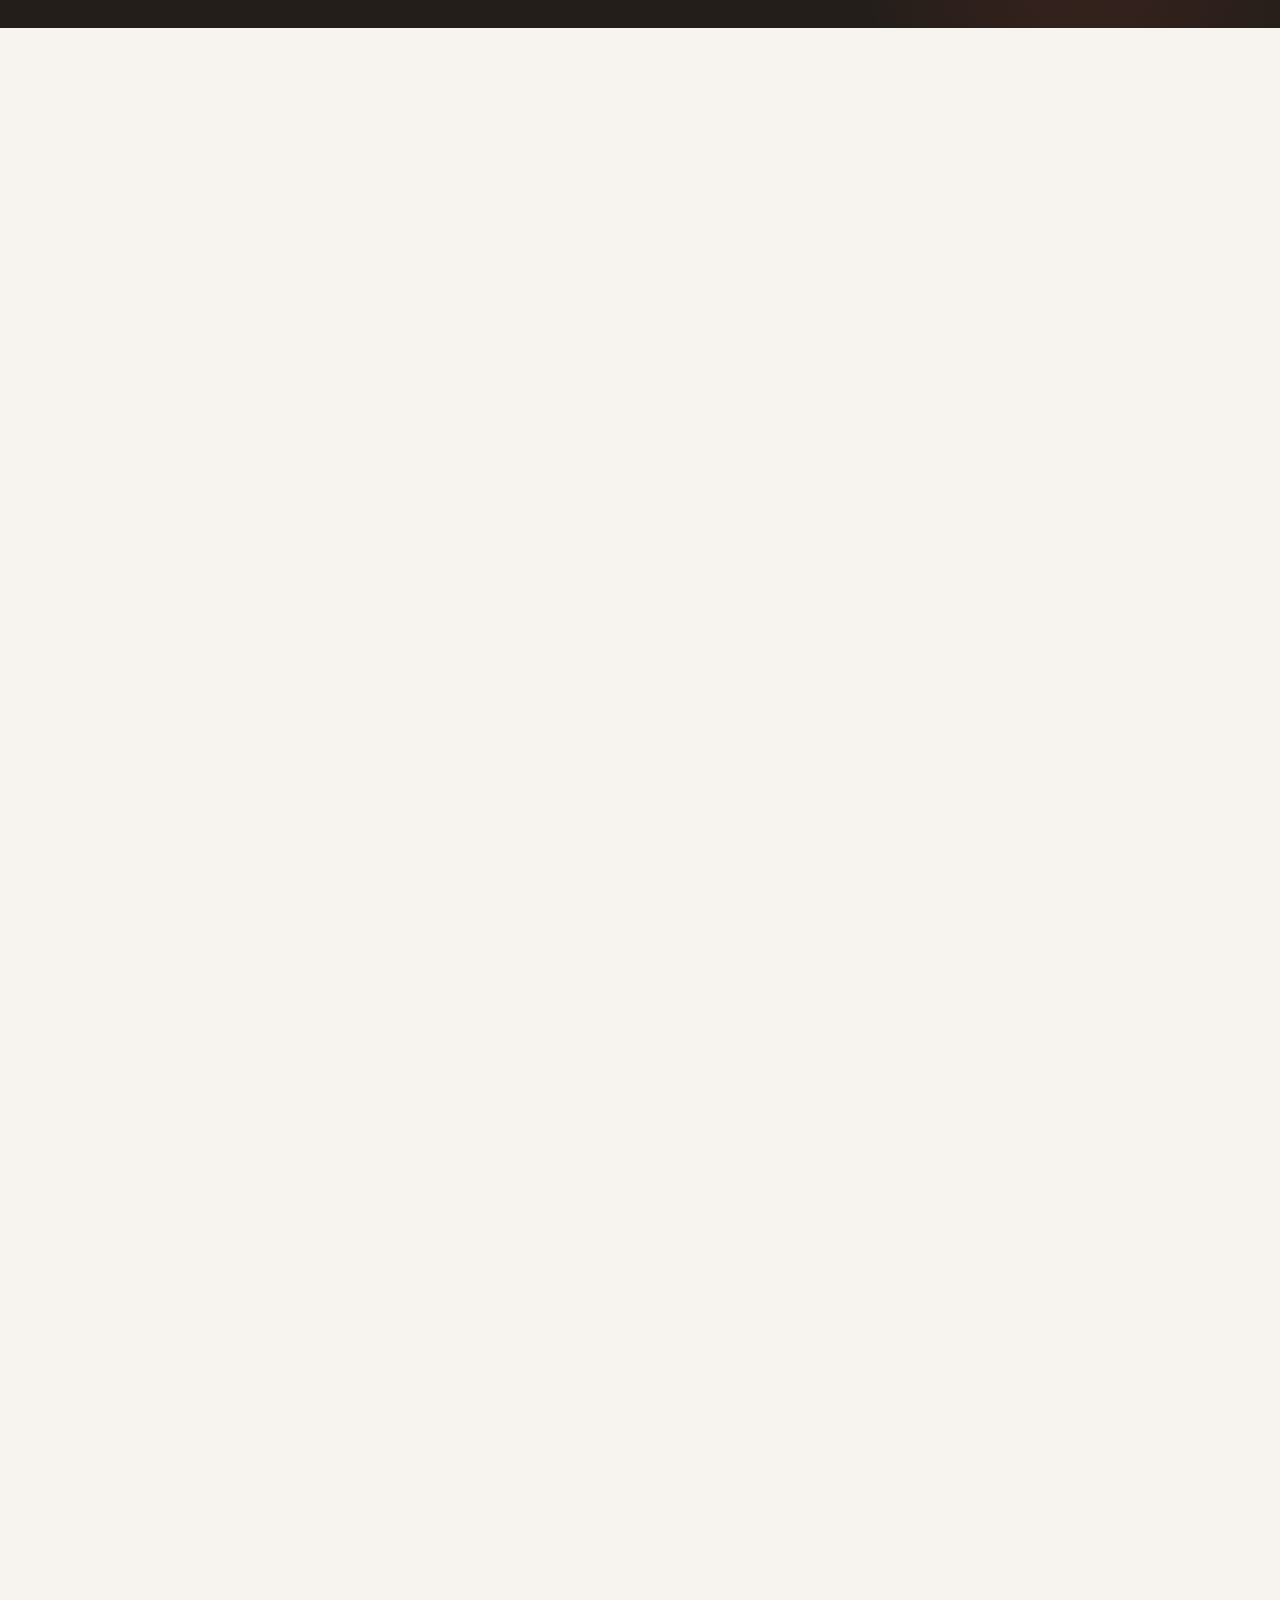
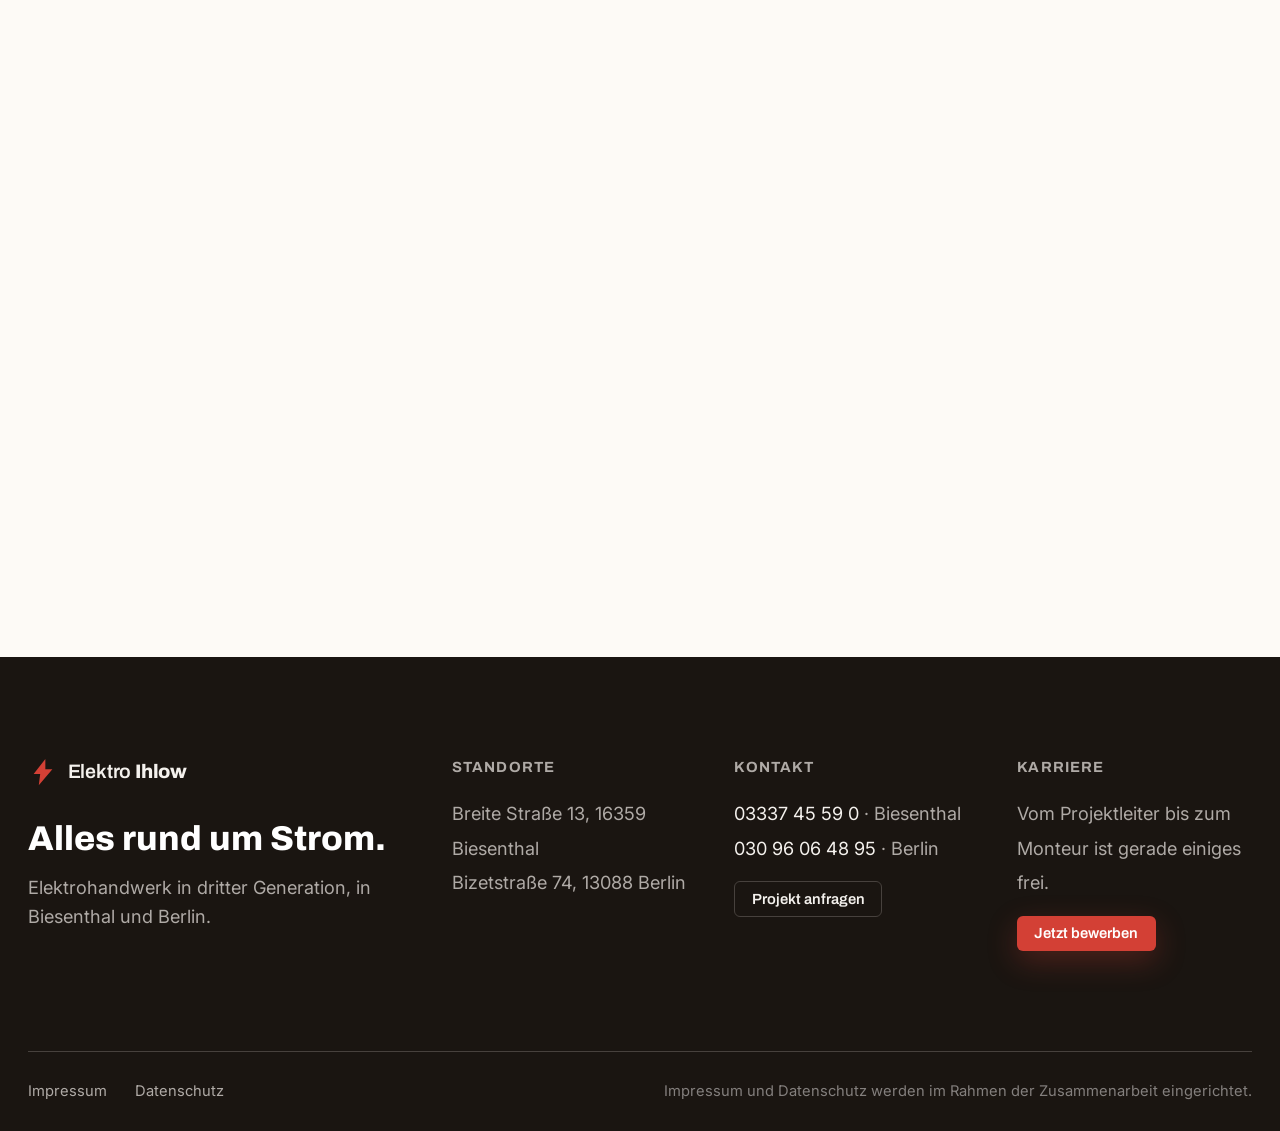
==== commit 85c43b83: "Karriere-Bereich als Top-of-Funnel auf Startseite + Gendern raus - Neue dominante Karriere-Sektion n" ====
--- a/index.html
+++ b/index.html
@@ -11,6 +11,7 @@
   <link rel="preconnect" href="https://fonts.gstatic.com" crossorigin>
   <link href="https://fonts.googleapis.com/css2?family=Archivo:wght@500;600;700;800&family=Inter:wght@400;500;600&display=swap" rel="stylesheet">
 
+  <link rel="icon" href="data:image/svg+xml,%3Csvg xmlns='http://www.w3.org/2000/svg' viewBox='0 0 32 32'%3E%3Cpath d='M18.5 2 6 18h7l-1.5 12L26 13h-7.5z' fill='%23D3362C'/%3E%3C/svg%3E">
   <link rel="stylesheet" href="css/tokens.css">
   <link rel="stylesheet" href="css/base.css">
   <link rel="stylesheet" href="css/styles.css">
@@ -55,8 +56,8 @@
             Jetzt suchen wir die nächste Generation.
           </h1>
           <p class="hero__lead" data-reveal>
-            Drei Generationen Elektrohandwerk in Biesenthal und Berlin, rund 30 Kolleginnen
-            und Kollegen und Projekte von der einzelnen Wohnung bis zur ganzen Siedlung.
+            Drei Generationen Elektrohandwerk in Biesenthal und Berlin, rund 30 Kollegen
+            und Projekte von der einzelnen Wohnung bis zur ganzen Siedlung.
             Wir haben mehr Arbeit als Hände. Deshalb suchen wir Verstärkung, und für Ihr
             Bauvorhaben nehmen wir uns trotzdem Zeit.
           </p>
@@ -81,7 +82,7 @@
       </div>
 
       <ul class="hero__stats container" aria-label="Kennzahlen">
-        <li><span class="stat__num" data-count="1946" data-suffix="">seit 1946</span><span class="stat__label">dritte Generation</span></li>
+        <li><span class="stat__num">seit 1946</span><span class="stat__label">dritte Generation</span></li>
         <li><span class="stat__num" data-count="30" data-prefix="rund ">rund 30</span><span class="stat__label">feste Mitarbeiter</span></li>
         <li><span class="stat__num">2 Standorte</span><span class="stat__label">Biesenthal &amp; Berlin</span></li>
         <li><span class="stat__num">bis 3 Mio. €</span><span class="stat__label">Projektvolumen</span></li>
@@ -123,6 +124,45 @@
           <div class="figure" data-reveal><dt>rund 30</dt><dd>feste Mitarbeiter an zwei Standorten</dd></div>
           <div class="figure" data-reveal><dt>500 € bis 3 Mio. €</dt><dd>Projektvolumen, von klein bis Großbaustelle</dd></div>
         </dl>
+      </div>
+    </section>
+
+    <!-- 3b. KARRIERE (Top-of-Funnel, Du) -->
+    <section class="home-career" id="karriere" aria-labelledby="home-career-title">
+      <div class="home-career__inner container">
+        <div class="home-career__text">
+          <p class="eyebrow eyebrow--on-dark" data-reveal><span class="eyebrow__dot"></span>Karriere bei Elektro Ihlow</p>
+          <h2 class="home-career__title" id="home-career-title" data-reveal>Volle Auftragsbücher, <span class="mark-red">offene Stellen</span>.</h2>
+          <p class="home-career__lead" data-reveal>
+            Elektro Ihlow ist ein Familienbetrieb seit 1946, mit rund 30 Leuten in Biesenthal
+            und Berlin. Weil die Arbeit nicht ausgeht, suchen wir Verstärkung, die bleiben will.
+          </p>
+          <ul class="home-career__roles" data-reveal>
+            <li><a href="karriere.html#stellen">Projektleiter</a></li>
+            <li><a href="karriere.html#stellen">Assistenz / Büro</a></li>
+            <li><a href="karriere.html#stellen">Elektriker / Monteur</a></li>
+            <li><a href="karriere.html#funnel">Initiativbewerbung</a></li>
+          </ul>
+          <div class="home-career__actions" data-reveal>
+            <a class="btn btn--primary btn--lg" href="karriere.html#funnel">In 2 Minuten bewerben</a>
+            <a class="btn btn--ghost btn--on-dark btn--lg" href="karriere.html#stellen">Alle Stellen ansehen</a>
+          </div>
+          <p class="home-career__microcopy" data-reveal>Ohne langes Anschreiben. Kurzbewerbung starten.</p>
+        </div>
+        <ul class="home-career__benefits" data-reveal aria-label="Arbeitgeber-Argumente">
+          <li>
+            <span class="home-career__benefit-mark" aria-hidden="true"></span>
+            <span><strong>Sichere Auftragslage</strong>So gut ausgelastet, dass wir Aufträge ablehnen. Deine Arbeit geht nicht aus.</span>
+          </li>
+          <li>
+            <span class="home-career__benefit-mark" aria-hidden="true"></span>
+            <span><strong>Familienbetrieb, kein Konzern</strong>Der Chef ist Elektromeister und kennt deinen Namen. Kurze Wege, echtes Miteinander.</span>
+          </li>
+          <li>
+            <span class="home-career__benefit-mark" aria-hidden="true"></span>
+            <span><strong>Team, Bonus, Weiterbildung</strong>Teamtreffen, Sommerfest und Weihnachtsfeier, dazu Bonuszahlungen und Perspektive.</span>
+          </li>
+        </ul>
       </div>
     </section>
 
@@ -285,7 +325,7 @@
             <h3>Berlin</h3>
             <address>
               Bizetstraße 74<br>13088 Berlin<br>
-              <a href="tel:+4930960648 95">030 96 06 48 95</a>
+              <a href="tel:+493096064895">030 96 06 48 95</a>
             </address>
           </article>
           <article class="location location--cta" data-reveal>
@@ -320,7 +360,7 @@
       <div class="site-footer__col">
         <h4>Kontakt</h4>
         <p><a href="tel:+493337455590">03337 45 59 0</a> · Biesenthal<br>
-           <a href="tel:+4930960648 95">030 96 06 48 95</a> · Berlin</p>
+           <a href="tel:+493096064895">030 96 06 48 95</a> · Berlin</p>
         <button class="btn btn--ghost btn--sm btn--on-dark" data-open-modal="projekt">Projekt anfragen</button>
       </div>
 
--- a/css/styles.css
+++ b/css/styles.css
@@ -153,6 +153,32 @@
 .figure:last-child { border-bottom: 1px solid var(--line); }
 .figure dt { font-family: var(--font-display); font-weight: 800; font-size: var(--step-2); color: var(--red); letter-spacing: -0.02em; }
 .figure dd { color: var(--ink-soft); margin-top: .2rem; }
+
+/* ---------- Karriere (Startseite, Top-of-Funnel, Du) ---------- */
+.home-career { position: relative; overflow: hidden; background: var(--dark); color: var(--on-dark); padding-block: var(--space-2xl); }
+.home-career::after {
+  content: ""; position: absolute; top: -20%; right: -6%; width: 42%; height: 150%;
+  background: radial-gradient(closest-side, oklch(58.5% 0.186 28.5 / 0.20), transparent);
+  pointer-events: none;
+}
+.home-career__inner { position: relative; display: grid; grid-template-columns: 1.15fr 0.85fr; gap: clamp(2rem, 5vw, 5rem); align-items: center; }
+.home-career__title { font-size: var(--step-3); font-weight: 800; letter-spacing: -0.02em; line-height: 1.04; color: #fff; margin-bottom: var(--space-s); text-wrap: balance; }
+.home-career__lead { font-size: var(--step-1); color: var(--on-dark-soft); max-width: 46ch; margin-bottom: var(--space-m); }
+.home-career__roles { display: flex; flex-wrap: wrap; gap: .6rem; list-style: none; margin-bottom: var(--space-l); }
+.home-career__roles a {
+  display: inline-flex; align-items: center; padding: .5rem 1rem; border-radius: 999px;
+  border: 1.5px solid var(--line-dark); font-family: var(--font-display); font-weight: 600;
+  font-size: var(--step--1); color: var(--on-dark); transition: border-color .2s, background .2s, color .2s;
+}
+.home-career__roles a:hover { border-color: var(--red); background: var(--red); color: #fff; }
+.home-career__actions { display: flex; flex-wrap: wrap; gap: var(--space-s); margin-bottom: .8rem; }
+.home-career__microcopy { font-size: var(--step--1); color: var(--on-dark-soft); }
+.home-career__benefits { list-style: none; display: flex; flex-direction: column; gap: 0; }
+.home-career__benefits li { display: flex; gap: var(--space-s); padding: var(--space-m) 0; border-top: 1px solid var(--line-dark); }
+.home-career__benefits li:last-child { border-bottom: 1px solid var(--line-dark); }
+.home-career__benefit-mark { flex-shrink: 0; width: 12px; height: 12px; margin-top: .35rem; background: var(--red); border-radius: 3px; transform: rotate(45deg); }
+.home-career__benefits strong { display: block; font-family: var(--font-display); font-size: var(--step-0); color: #fff; margin-bottom: .2rem; }
+.home-career__benefits span > span, .home-career__benefits li > span { color: var(--on-dark-soft); }
 
 /* ---------- Leistungen ---------- */
 .services { padding-block: var(--space-2xl); background: var(--surface); }
@@ -408,7 +434,7 @@
   .hero__media { order: -1; max-width: 440px; }
   .hero__media img { aspect-ratio: 4/3; }
   .hero__stats { grid-template-columns: repeat(2, 1fr); gap: var(--space-l) var(--space-m); }
-  .proof__inner, .heritage__inner, .apply__inner, .why__cols { grid-template-columns: 1fr; }
+  .proof__inner, .heritage__inner, .apply__inner, .why__cols, .home-career__inner { grid-template-columns: 1fr; }
   .heritage__media { max-width: 420px; }
   .services__grid { grid-template-columns: 1fr; }
   .service--lead { padding: var(--space-l) var(--space-m); }
@@ -432,6 +458,7 @@
   .job__meta { grid-column: 1 / -1; grid-row: 2; }
   .site-footer__inner { grid-template-columns: 1fr; }
   .hero__actions { width: 100%; }
-  .hero__actions .btn, .khero__actions .btn { width: 100%; }
+  .hero__actions .btn, .khero__actions .btn, .home-career__actions .btn { width: 100%; }
+  .home-career__actions { width: 100%; }
   .site-footer__note { margin-left: 0; }
 }
